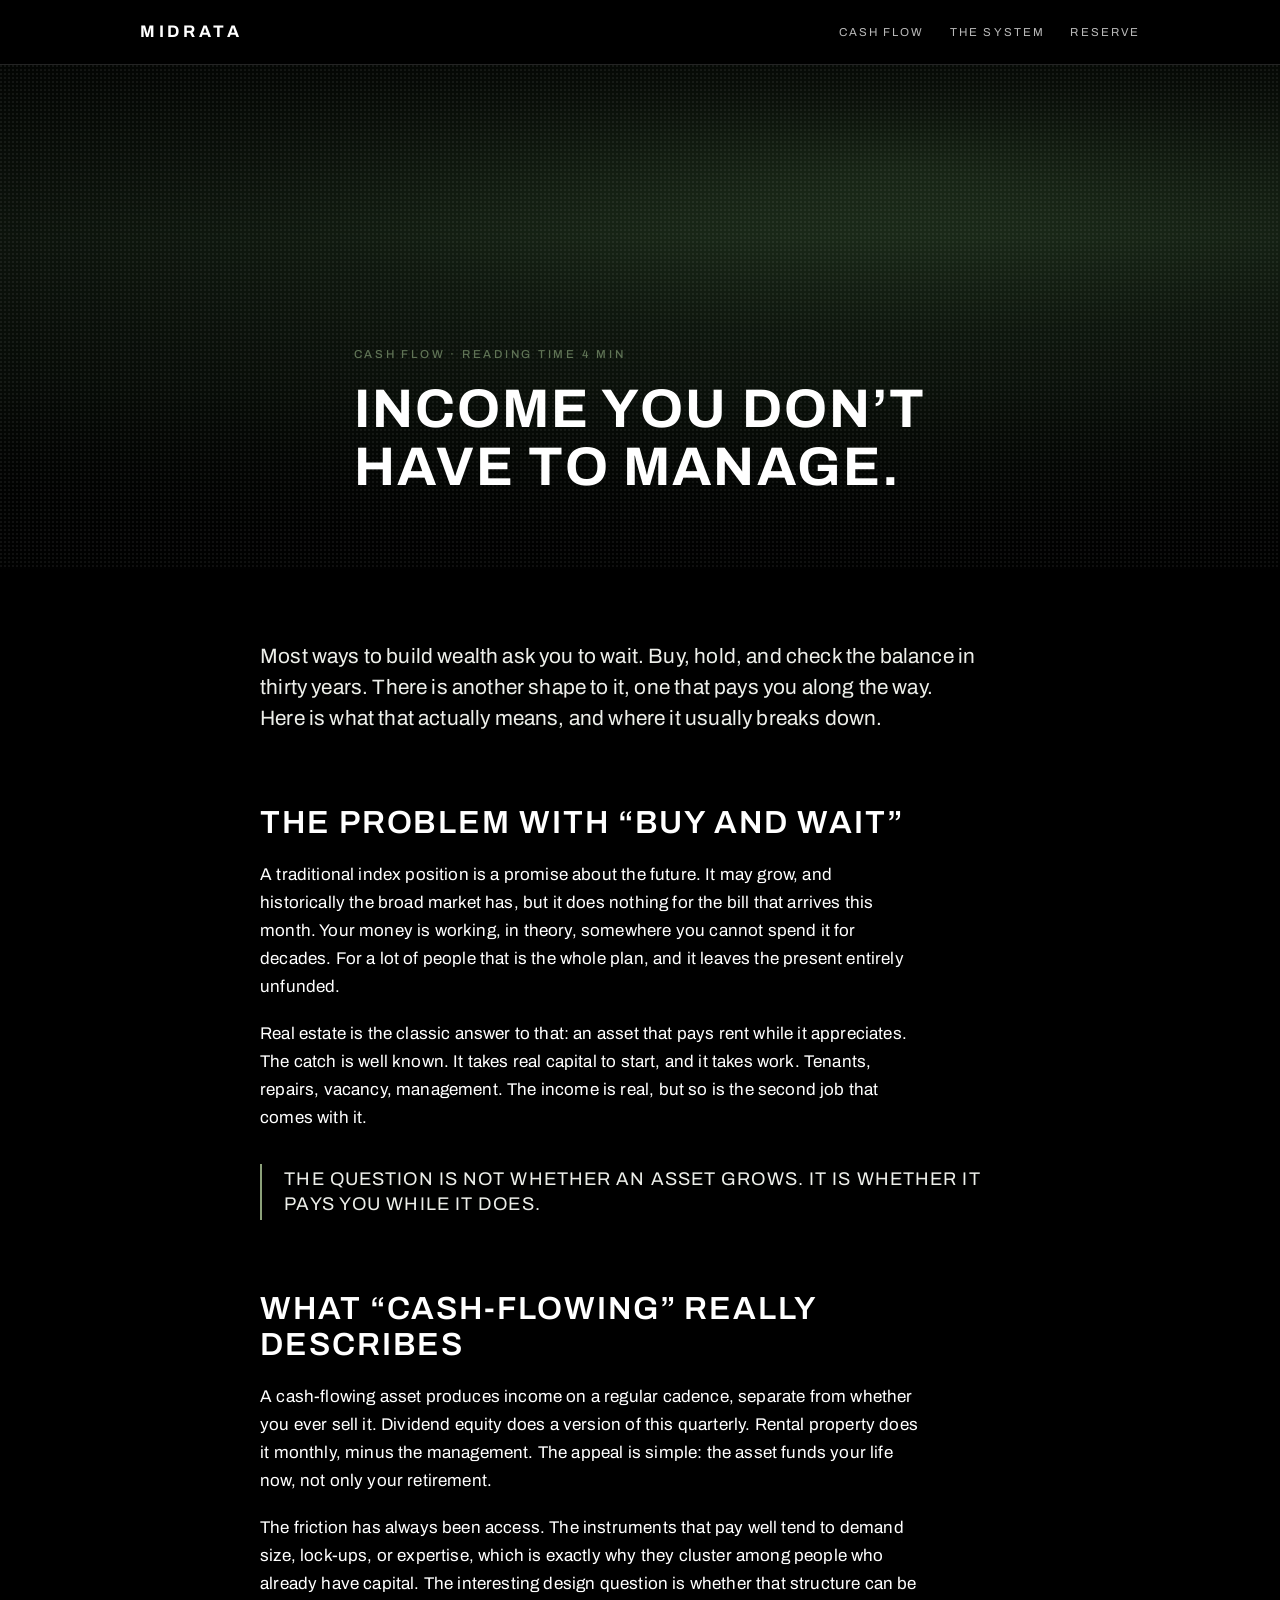
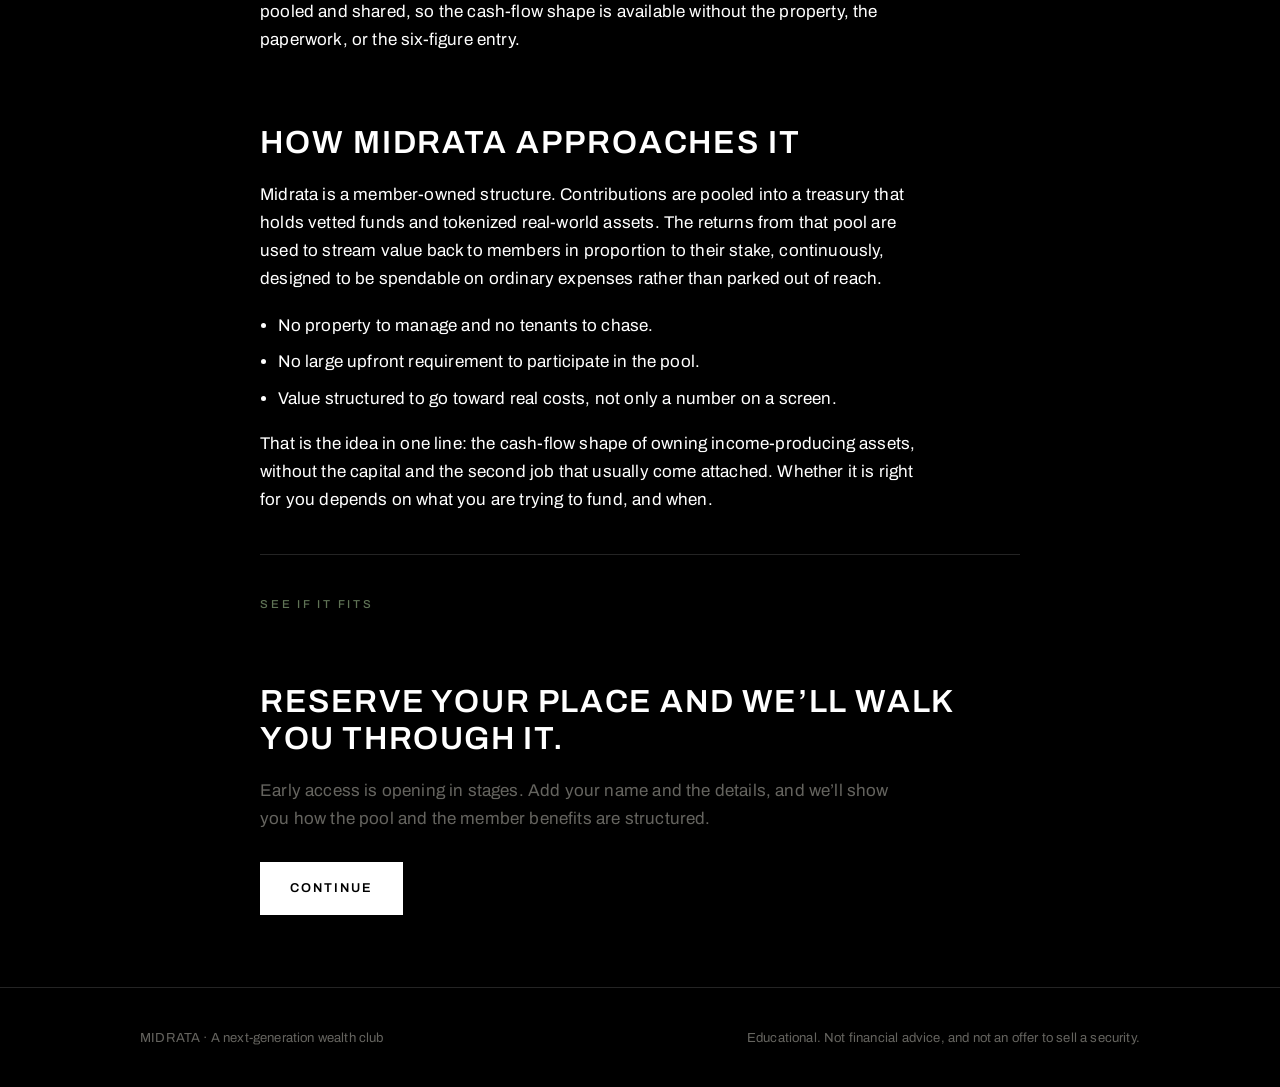
==== article-cashflow.html @ 8be48149 "Sync from midrata-private/public/microsite/ @ 8a4f02e" ====
<!doctype html>
<html lang="en">
<head>
<meta charset="utf-8">
<meta name="viewport" content="width=device-width, initial-scale=1">
<title>Income you don’t have to manage — Midrata</title>
<meta name="description" content="What it means for an asset to pay you every week, without property to manage or huge capital to lock away.">
<meta name="robots" content="noindex">
<link rel="stylesheet" href="brand.css">
</head>
<body>

<header class="topbar"><div class="wrap">
  <a class="wordmark" href="index.html">MIDRATA</a>
  <nav class="nav">
    <a href="article-cashflow.html">Cash flow</a>
    <a href="article-freedom.html">The system</a>
    <a href="lp-cashflow.html" data-reserve>Reserve</a>
  </nav>
</div></header>

<section class="hero" style="min-height:56vh"><div class="wrap">
  <p class="eyebrow">Cash flow · Reading time 4 min</p>
  <h1 style="max-width:20ch">Income you don’t<br>have to manage.</h1>
</div></section>

<article class="article wrap">
  <p class="lede">Most ways to build wealth ask you to wait. Buy, hold, and check the balance in thirty years. There is another shape to it, one that pays you along the way. Here is what that actually means, and where it usually breaks down.</p>

  <h2>The problem with “buy and wait”</h2>
  <p>A traditional index position is a promise about the future. It may grow, and historically the broad market has, but it does nothing for the bill that arrives this month. Your money is working, in theory, somewhere you cannot spend it for decades. For a lot of people that is the whole plan, and it leaves the present entirely unfunded.</p>
  <p>Real estate is the classic answer to that: an asset that pays rent while it appreciates. The catch is well known. It takes real capital to start, and it takes work. Tenants, repairs, vacancy, management. The income is real, but so is the second job that comes with it.</p>

  <p class="pullquote">The question is not whether an asset grows. It is whether it pays you while it does.</p>

  <h2>What “cash-flowing” really describes</h2>
  <p>A cash-flowing asset produces income on a regular cadence, separate from whether you ever sell it. Dividend equity does a version of this quarterly. Rental property does it monthly, minus the management. The appeal is simple: the asset funds your life now, not only your retirement.</p>
  <p>The friction has always been access. The instruments that pay well tend to demand size, lock-ups, or expertise, which is exactly why they cluster among people who already have capital. The interesting design question is whether that structure can be pooled and shared, so the cash-flow shape is available without the property, the paperwork, or the six-figure entry.</p>

  <h2>How Midrata approaches it</h2>
  <p>Midrata is a member-owned structure. Contributions are pooled into a treasury that holds vetted funds and tokenized real-world assets. The returns from that pool are used to stream value back to members in proportion to their stake, continuously, designed to be spendable on ordinary expenses rather than parked out of reach.</p>
  <ul>
    <li>No property to manage and no tenants to chase.</li>
    <li>No large upfront requirement to participate in the pool.</li>
    <li>Value structured to go toward real costs, not only a number on a screen.</li>
  </ul>
  <p>That is the idea in one line: the cash-flow shape of owning income-producing assets, without the capital and the second job that usually come attached. Whether it is right for you depends on what you are trying to fund, and when.</p>

  <hr class="hair" style="margin:2.5rem 0">
  <p class="eyebrow">See if it fits</p>
  <h2 style="letter-spacing:.05em">Reserve your place and we’ll walk you through it.</h2>
  <p class="muted">Early access is opening in stages. Add your name and the details, and we’ll show you how the pool and the member benefits are structured.</p>
  <div class="cta-row">
    <a class="ghost ghost--fill" href="lp-cashflow.html">Continue</a>
  </div>
</article>

<footer class="foot"><div class="wrap">
  <span>MIDRATA · A next-generation wealth club</span>
  <span class="muted">Educational. Not financial advice, and not an offer to sell a security.</span>
</div></footer>

<script src="reserve.js"></script>
</body>
</html>
---- brand.css ----
/* Midrata microsite — brand system (derived from midrata.com, see brand/BRANDBOOK.md).
 * Black canvas, forest-green photography, Styrene-A-style uppercase grotesque, ghost CTAs.
 * Styrene A is licensed; Archivo is loaded as the free substitute per the brandbook. */
@import url('https://fonts.googleapis.com/css2?family=Archivo:wght@400;500;600;700&display=swap');

:root{
  --ink:#000000; --paper:#FFFFFF;
  --forest:#101A12; --canopy:#24382A; --moss:#5F7355; --fern:#8CA17A;
  --accent:#7C9A64; --stone:#65645F;
  --hair:rgba(255,255,255,.14); --hair-strong:rgba(255,255,255,.28);
  --display:"Styrene A", Archivo, "Helvetica Neue", Arial, sans-serif;
  --body:"Styrene A", Archivo, "Helvetica Neue", Arial, sans-serif;
  --maxw:1080px; --measure:66ch;
}

*{box-sizing:border-box}
html{-webkit-text-size-adjust:100%}
body{
  margin:0; background:var(--ink); color:var(--paper);
  font-family:var(--body); font-weight:400; line-height:1.65;
  font-size:17px; letter-spacing:.01em;
  -webkit-font-smoothing:antialiased;
}
img{max-width:100%;display:block}
a{color:inherit}

/* ---- type ---- */
h1,h2,h3,.eyebrow,.wordmark,.ghost,.nav a{font-family:var(--display);text-transform:uppercase}
h1{font-weight:700;font-size:clamp(2rem,5.4vw,3.4rem);letter-spacing:.04em;line-height:1.08;margin:0}
h2{font-weight:600;font-size:clamp(1.4rem,3vw,2rem);letter-spacing:.06em;line-height:1.15;margin:0 0 .6em}
h3{font-weight:500;font-size:1.05rem;letter-spacing:.14em;margin:0 0 .5em}
.eyebrow{font-size:.72rem;letter-spacing:.24em;color:var(--moss);font-weight:500;margin:0 0 1rem}
p{margin:0 0 1.1em;max-width:var(--measure)}
.lede{font-size:clamp(1.05rem,2vw,1.3rem);line-height:1.5;color:#EDEFEA;max-width:60ch}
.muted{color:var(--stone)}
strong{font-weight:600}

/* ---- layout ---- */
.wrap{max-width:var(--maxw);margin:0 auto;padding:0 clamp(1.2rem,5vw,2.5rem)}
.section{padding:clamp(3rem,8vw,6rem) 0}
.hair{height:1px;background:var(--hair);border:0;margin:0}
.stack>*+*{margin-top:1.1em}

/* ---- top bar ---- */
.topbar{position:sticky;top:0;z-index:20;background:rgba(0,0,0,.72);backdrop-filter:blur(8px);border-bottom:1px solid var(--hair)}
.topbar .wrap{display:flex;align-items:center;justify-content:space-between;height:64px}
.wordmark{font-weight:700;letter-spacing:.22em;font-size:1.05rem;text-decoration:none}
.nav{display:flex;gap:1.6rem}
.nav a{font-size:.72rem;letter-spacing:.18em;text-decoration:none;color:var(--paper);opacity:.72}
.nav a:hover{opacity:1}
@media(max-width:640px){.nav{display:none}}

/* ---- hero (forest gradient scrim; swap for photography per brandbook) ---- */
.hero{position:relative;min-height:78vh;display:flex;align-items:flex-end;
  background:
    linear-gradient(180deg, rgba(0,0,0,.82) 0%, rgba(0,0,0,.35) 34%, rgba(0,0,0,.45) 64%, rgba(0,0,0,.95) 100%),
    radial-gradient(120% 80% at 70% 20%, #33502F 0%, #182617 42%, #050805 100%);
}
.hero::after{content:"";position:absolute;inset:0;opacity:.06;pointer-events:none;
  background-image:radial-gradient(circle at 1px 1px, #fff 1px, transparent 0);background-size:4px 4px}
.hero .wrap{position:relative;z-index:2;padding-top:4rem;padding-bottom:clamp(2.5rem,6vw,4.5rem)}
.hero .lede{margin-top:1.2rem}

/* ---- ghost button ---- */
.ghost{display:inline-block;text-decoration:none;cursor:pointer;
  background:transparent;color:var(--paper);border:1px solid var(--paper);border-radius:0;
  font-size:.8rem;font-weight:600;letter-spacing:.16em;padding:.95rem 1.8rem;
  transition:background .18s,color .18s}
.ghost:hover{background:var(--paper);color:var(--ink)}
.ghost--fill{background:var(--paper);color:var(--ink)}
.ghost--fill:hover{background:transparent;color:var(--paper)}
.cta-row{display:flex;gap:1rem;flex-wrap:wrap;margin-top:1.8rem}

/* ---- article ---- */
.article{max-width:760px;margin:0 auto;padding:clamp(2.5rem,6vw,4.5rem) 0}
.article h2{margin-top:2.2em}
.article .lede{margin-bottom:2rem}
.pullquote{border-left:2px solid var(--fern);padding:.2rem 0 .2rem 1.4rem;margin:2rem 0;
  font-family:var(--display);text-transform:uppercase;letter-spacing:.06em;font-size:1.15rem;line-height:1.35;color:#EDEFEA}
.article ul{padding-left:1.1rem;max-width:var(--measure)}
.article li{margin:.5em 0}

/* ---- cards / grid ---- */
.grid{display:grid;gap:1px;background:var(--hair);border:1px solid var(--hair);margin-top:2rem}
.grid--3{grid-template-columns:repeat(3,1fr)}
.grid--2{grid-template-columns:repeat(2,1fr)}
.cell{background:var(--ink);padding:1.6rem}
.cell .n{font-family:var(--display);color:var(--moss);letter-spacing:.14em;font-size:.72rem}
.cell h3{margin:.7rem 0 .4rem}
@media(max-width:760px){.grid--3,.grid--2{grid-template-columns:1fr}}

/* ---- track cards (home) ---- */
.tracks{display:grid;grid-template-columns:1fr 1fr;gap:1.4rem;margin-top:2.4rem}
.track{border:1px solid var(--hair);padding:2rem;display:flex;flex-direction:column;min-height:280px;
  background:linear-gradient(180deg, rgba(36,56,42,.28), rgba(0,0,0,0))}
.track .eyebrow{color:var(--fern)}
.track p{flex:1}
@media(max-width:760px){.tracks{grid-template-columns:1fr}}

/* ---- inverted "document" block: reserve form + legal ---- */
.doc{background:var(--paper);color:var(--ink)}
.doc .wrap{padding-top:clamp(2.5rem,6vw,4rem);padding-bottom:clamp(2.5rem,6vw,4rem)}
.doc h2,.doc h3,.doc .eyebrow{color:var(--ink)}
.doc .eyebrow{color:var(--canopy)}
.reserve{max-width:460px}
.reserve label{display:block;font-family:var(--display);text-transform:uppercase;letter-spacing:.1em;font-size:.68rem;margin:1rem 0 .35rem;color:#333}
.reserve input,.reserve select{width:100%;padding:.75rem .8rem;border:1px solid #cfcfc8;border-radius:0;font-family:var(--body);font-size:.95rem;background:#fff;color:#000}
.reserve .ghost{border-color:var(--ink);color:var(--ink);margin-top:1.4rem;width:100%}
.reserve .ghost:hover{background:var(--ink);color:var(--paper)}
.notice{background:#F2F1EC;border:1px solid #d9d8cf;padding:1rem 1.1rem;margin-bottom:1.2rem;font-size:.92rem;color:#2a2a24}
.notice b{font-weight:600}
.finelegal{font-size:.72rem;color:#7a7a70;margin-top:1rem;line-height:1.5}

/* ---- footer ---- */
.foot{border-top:1px solid var(--hair);padding:2.4rem 0;color:var(--stone);font-size:.82rem}
.foot .wrap{display:flex;justify-content:space-between;gap:1rem;flex-wrap:wrap}
.foot a{color:var(--stone);text-decoration:none}
.foot a:hover{color:var(--paper)}

/* reservation reveal (fake-door) */
.reveal{display:none}
.reveal.on{display:block;animation:fade .3s ease}
@keyframes fade{from{opacity:0;transform:translateY(6px)}to{opacity:1;transform:none}}
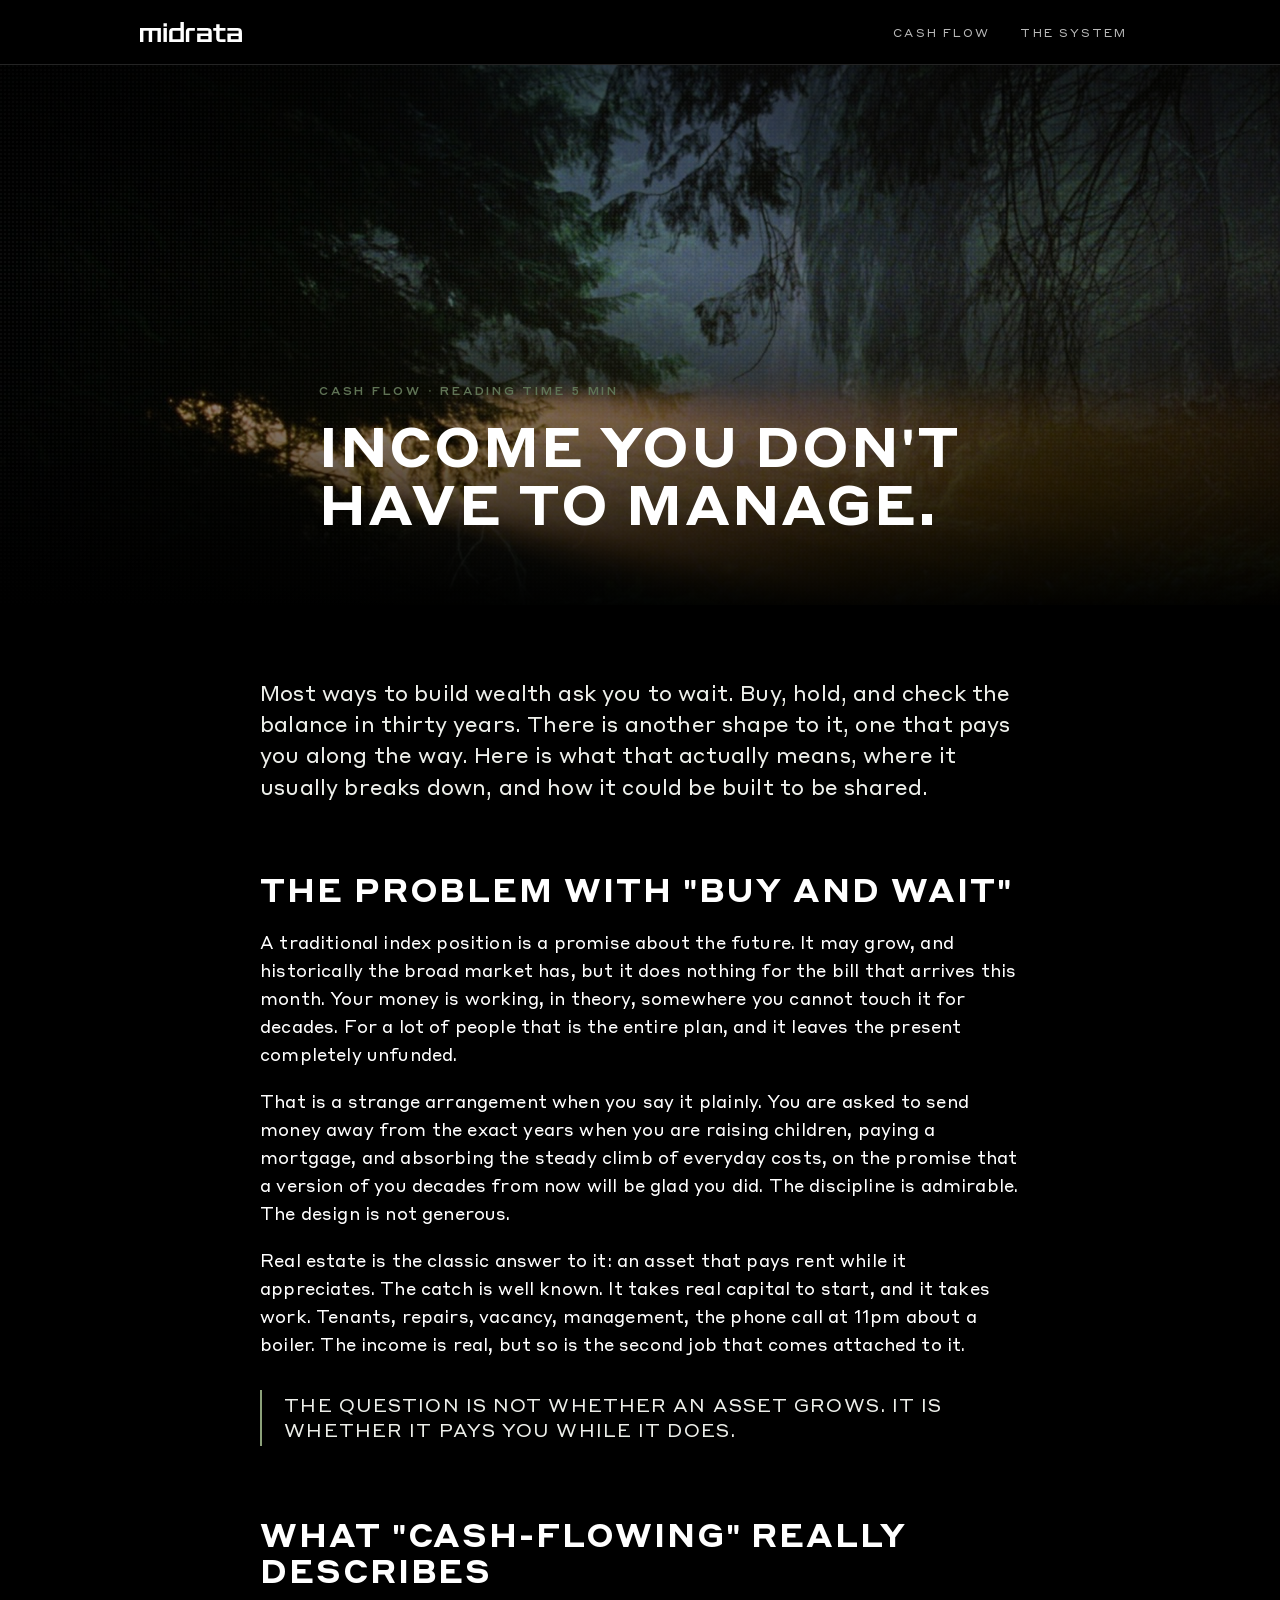
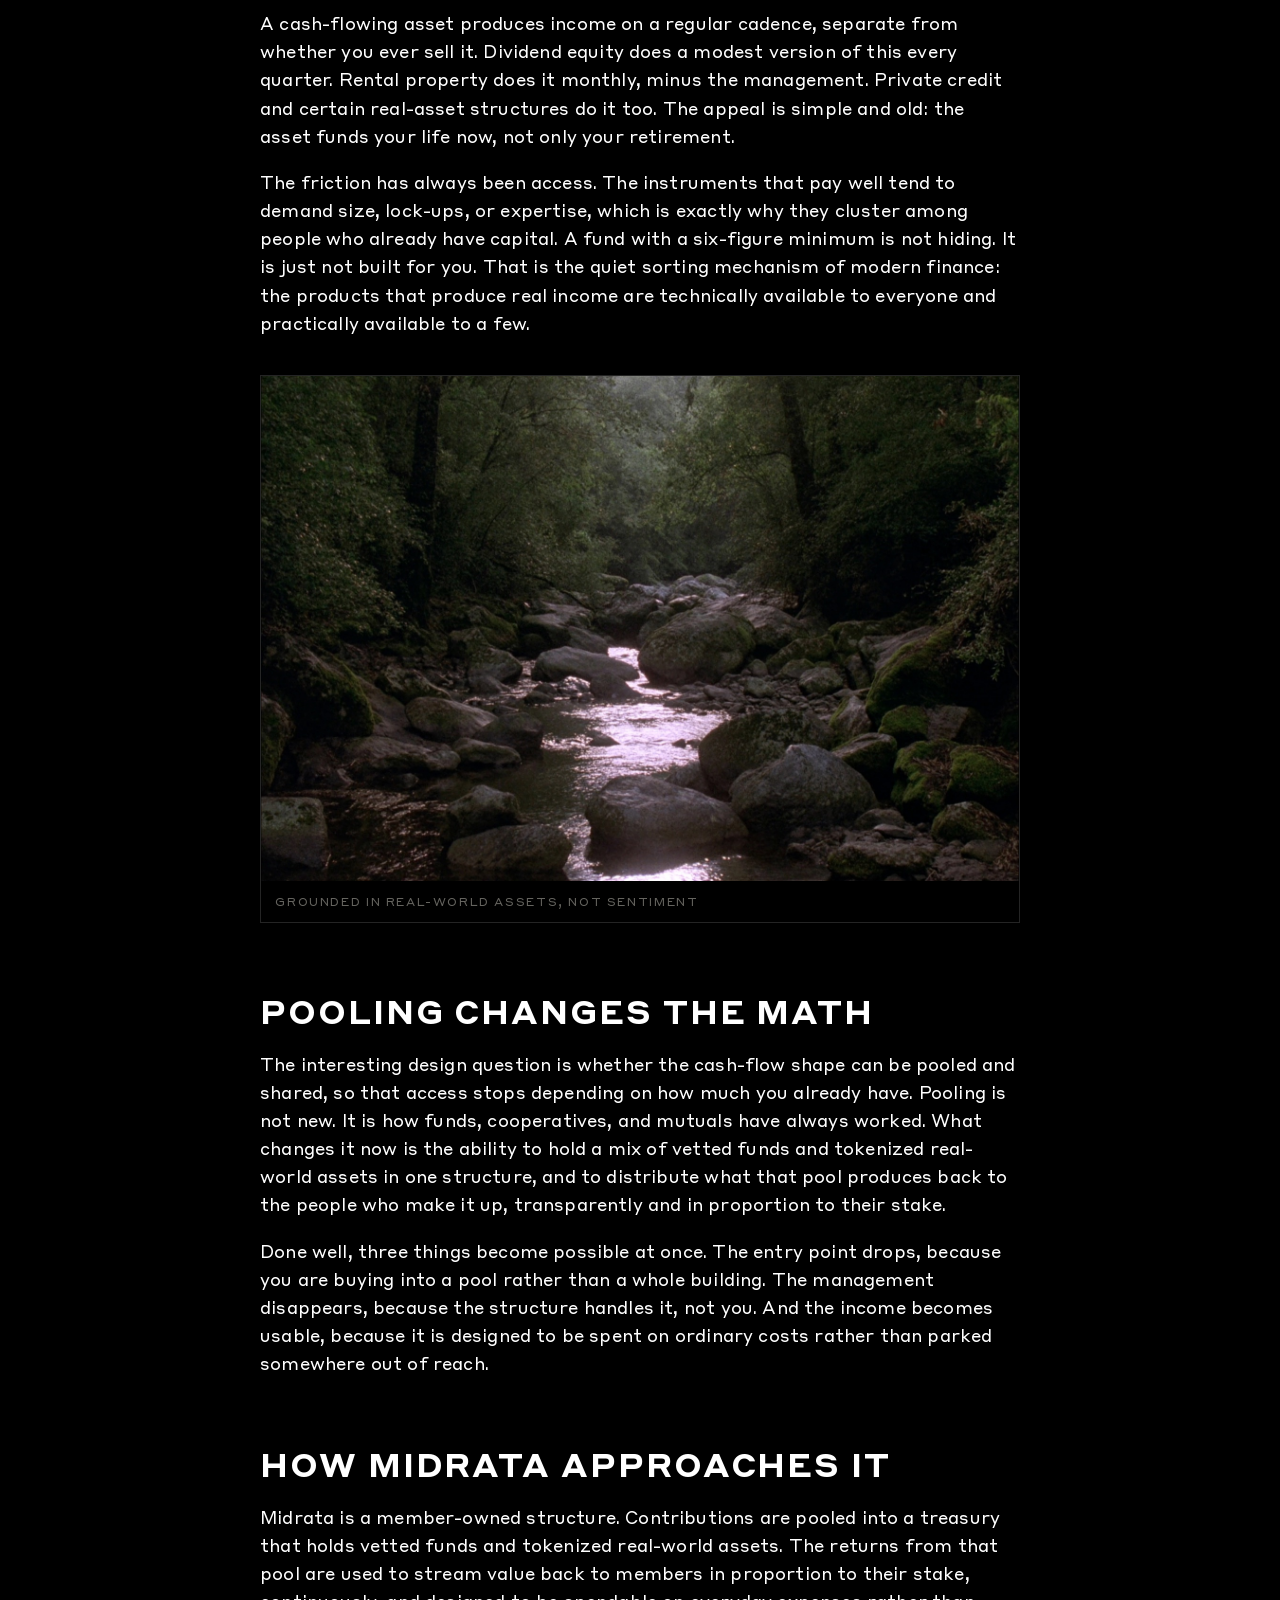
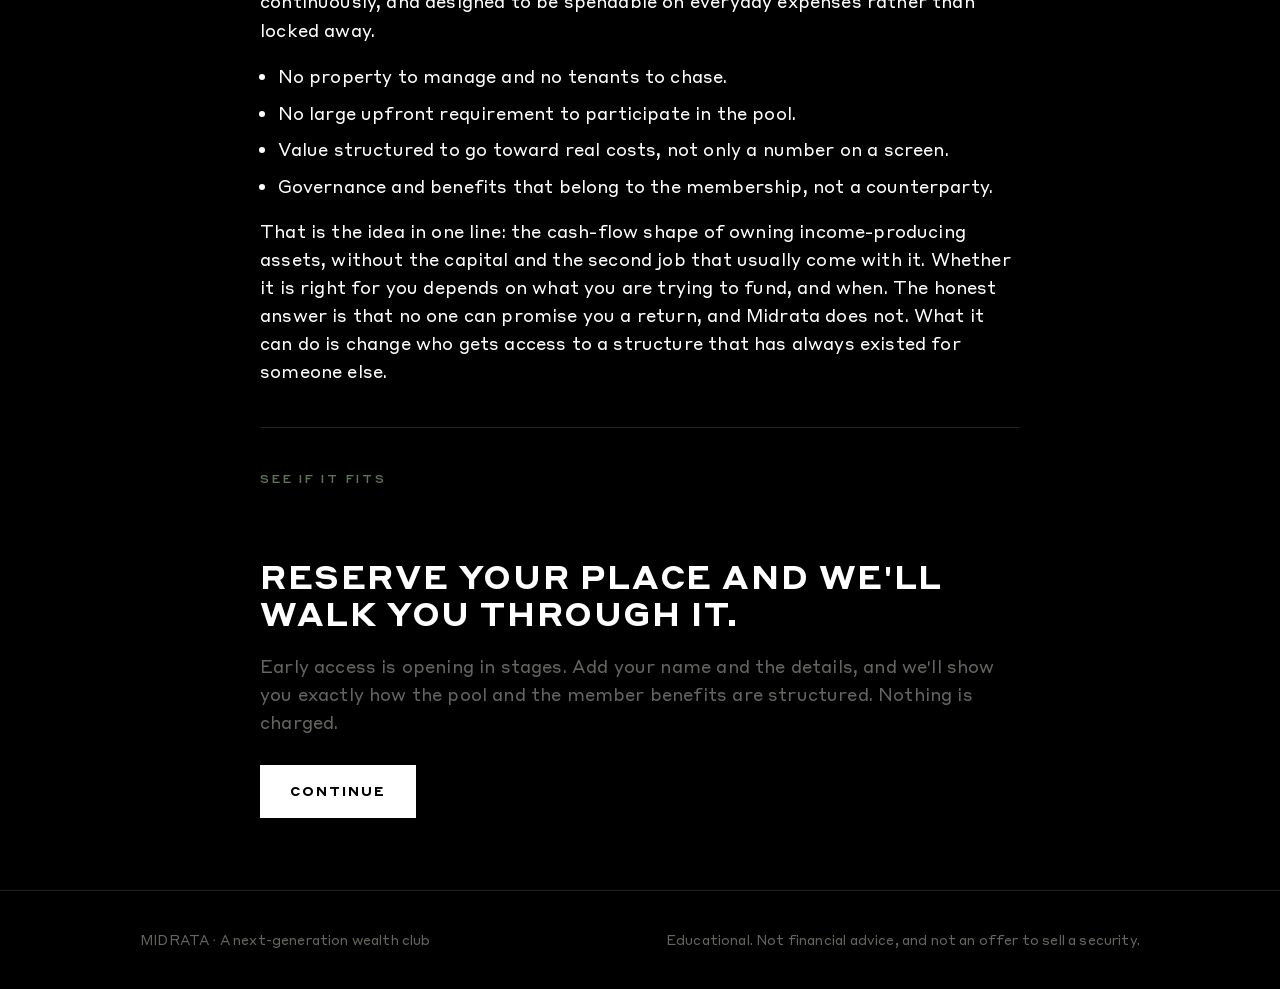
==== commit beaf94db: "Sync from midrata-private/public/microsite/ @ 478e9bc" ====
--- a/article-cashflow.html
+++ b/article-cashflow.html
@@ -3,60 +3,83 @@
 <head>
 <meta charset="utf-8">
 <meta name="viewport" content="width=device-width, initial-scale=1">
-<title>Income you don’t have to manage — Midrata</title>
-<meta name="description" content="What it means for an asset to pay you every week, without property to manage or huge capital to lock away.">
+<title>Income you don't have to manage — Midrata</title>
+<meta name="description" content="What it really means for an asset to pay you, and why the cash-flow shape of wealth has been out of reach for everyday people.">
 <meta name="robots" content="noindex">
+<link rel="icon" href="assets/logo-icon.svg">
 <link rel="stylesheet" href="brand.css">
 </head>
 <body>
 
 <header class="topbar"><div class="wrap">
-  <a class="wordmark" href="index.html">MIDRATA</a>
+  <a class="wordmark" href="index.html"><img class="logo-img" src="assets/logo.svg" alt="Midrata"></a>
   <nav class="nav">
-    <a href="article-cashflow.html">Cash flow</a>
-    <a href="article-freedom.html">The system</a>
-    <a href="lp-cashflow.html" data-reserve>Reserve</a>
+    <div class="nav-group">
+      <button class="nav-top" type="button">Cash flow</button>
+      <div class="nav-menu">
+        <a href="article-cashflow.html">The article</a>
+        <a class="reserve" href="lp-cashflow.html">Reserve &middot; cash flow</a>
+      </div>
+    </div>
+    <div class="nav-group">
+      <button class="nav-top" type="button">The system</button>
+      <div class="nav-menu">
+        <a href="article-freedom.html">The article</a>
+        <a class="reserve" href="lp-freedom.html">Reserve &middot; the system</a>
+      </div>
+    </div>
   </nav>
 </div></header>
 
-<section class="hero" style="min-height:56vh"><div class="wrap">
-  <p class="eyebrow">Cash flow · Reading time 4 min</p>
-  <h1 style="max-width:20ch">Income you don’t<br>have to manage.</h1>
+<section class="hero hero--photo" style="min-height:60vh;background-image:url('assets/cf-article.jpg')"><div class="wrap">
+  <p class="eyebrow">Cash flow &middot; Reading time 5 min</p>
+  <h1 style="max-width:20ch">Income you don't<br>have to manage.</h1>
 </div></section>
 
 <article class="article wrap">
-  <p class="lede">Most ways to build wealth ask you to wait. Buy, hold, and check the balance in thirty years. There is another shape to it, one that pays you along the way. Here is what that actually means, and where it usually breaks down.</p>
+  <p class="lede">Most ways to build wealth ask you to wait. Buy, hold, and check the balance in thirty years. There is another shape to it, one that pays you along the way. Here is what that actually means, where it usually breaks down, and how it could be built to be shared.</p>
 
-  <h2>The problem with “buy and wait”</h2>
-  <p>A traditional index position is a promise about the future. It may grow, and historically the broad market has, but it does nothing for the bill that arrives this month. Your money is working, in theory, somewhere you cannot spend it for decades. For a lot of people that is the whole plan, and it leaves the present entirely unfunded.</p>
-  <p>Real estate is the classic answer to that: an asset that pays rent while it appreciates. The catch is well known. It takes real capital to start, and it takes work. Tenants, repairs, vacancy, management. The income is real, but so is the second job that comes with it.</p>
+  <h2>The problem with "buy and wait"</h2>
+  <p>A traditional index position is a promise about the future. It may grow, and historically the broad market has, but it does nothing for the bill that arrives this month. Your money is working, in theory, somewhere you cannot touch it for decades. For a lot of people that is the entire plan, and it leaves the present completely unfunded.</p>
+  <p>That is a strange arrangement when you say it plainly. You are asked to send money away from the exact years when you are raising children, paying a mortgage, and absorbing the steady climb of everyday costs, on the promise that a version of you decades from now will be glad you did. The discipline is admirable. The design is not generous.</p>
+  <p>Real estate is the classic answer to it: an asset that pays rent while it appreciates. The catch is well known. It takes real capital to start, and it takes work. Tenants, repairs, vacancy, management, the phone call at 11pm about a boiler. The income is real, but so is the second job that comes attached to it.</p>
 
   <p class="pullquote">The question is not whether an asset grows. It is whether it pays you while it does.</p>
 
-  <h2>What “cash-flowing” really describes</h2>
-  <p>A cash-flowing asset produces income on a regular cadence, separate from whether you ever sell it. Dividend equity does a version of this quarterly. Rental property does it monthly, minus the management. The appeal is simple: the asset funds your life now, not only your retirement.</p>
-  <p>The friction has always been access. The instruments that pay well tend to demand size, lock-ups, or expertise, which is exactly why they cluster among people who already have capital. The interesting design question is whether that structure can be pooled and shared, so the cash-flow shape is available without the property, the paperwork, or the six-figure entry.</p>
+  <h2>What "cash-flowing" really describes</h2>
+  <p>A cash-flowing asset produces income on a regular cadence, separate from whether you ever sell it. Dividend equity does a modest version of this every quarter. Rental property does it monthly, minus the management. Private credit and certain real-asset structures do it too. The appeal is simple and old: the asset funds your life now, not only your retirement.</p>
+  <p>The friction has always been access. The instruments that pay well tend to demand size, lock-ups, or expertise, which is exactly why they cluster among people who already have capital. A fund with a six-figure minimum is not hiding. It is just not built for you. That is the quiet sorting mechanism of modern finance: the products that produce real income are technically available to everyone and practically available to a few.</p>
+
+  <figure class="figure">
+    <img src="assets/river.jpg" alt="A clear river running over mossy stone in old-growth forest">
+    <figcaption>Grounded in real-world assets, not sentiment</figcaption>
+  </figure>
+
+  <h2>Pooling changes the math</h2>
+  <p>The interesting design question is whether the cash-flow shape can be pooled and shared, so that access stops depending on how much you already have. Pooling is not new. It is how funds, cooperatives, and mutuals have always worked. What changes it now is the ability to hold a mix of vetted funds and tokenized real-world assets in one structure, and to distribute what that pool produces back to the people who make it up, transparently and in proportion to their stake.</p>
+  <p>Done well, three things become possible at once. The entry point drops, because you are buying into a pool rather than a whole building. The management disappears, because the structure handles it, not you. And the income becomes usable, because it is designed to be spent on ordinary costs rather than parked somewhere out of reach.</p>
 
   <h2>How Midrata approaches it</h2>
-  <p>Midrata is a member-owned structure. Contributions are pooled into a treasury that holds vetted funds and tokenized real-world assets. The returns from that pool are used to stream value back to members in proportion to their stake, continuously, designed to be spendable on ordinary expenses rather than parked out of reach.</p>
+  <p>Midrata is a member-owned structure. Contributions are pooled into a treasury that holds vetted funds and tokenized real-world assets. The returns from that pool are used to stream value back to members in proportion to their stake, continuously, and designed to be spendable on everyday expenses rather than locked away.</p>
   <ul>
     <li>No property to manage and no tenants to chase.</li>
     <li>No large upfront requirement to participate in the pool.</li>
     <li>Value structured to go toward real costs, not only a number on a screen.</li>
+    <li>Governance and benefits that belong to the membership, not a counterparty.</li>
   </ul>
-  <p>That is the idea in one line: the cash-flow shape of owning income-producing assets, without the capital and the second job that usually come attached. Whether it is right for you depends on what you are trying to fund, and when.</p>
+  <p>That is the idea in one line: the cash-flow shape of owning income-producing assets, without the capital and the second job that usually come with it. Whether it is right for you depends on what you are trying to fund, and when. The honest answer is that no one can promise you a return, and Midrata does not. What it can do is change who gets access to a structure that has always existed for someone else.</p>
 
-  <hr class="hair" style="margin:2.5rem 0">
+  <hr class="hair" style="margin:2.6rem 0">
   <p class="eyebrow">See if it fits</p>
-  <h2 style="letter-spacing:.05em">Reserve your place and we’ll walk you through it.</h2>
-  <p class="muted">Early access is opening in stages. Add your name and the details, and we’ll show you how the pool and the member benefits are structured.</p>
+  <h2 style="letter-spacing:.05em">Reserve your place and we'll walk you through it.</h2>
+  <p class="muted">Early access is opening in stages. Add your name and the details, and we'll show you exactly how the pool and the member benefits are structured. Nothing is charged.</p>
   <div class="cta-row">
     <a class="ghost ghost--fill" href="lp-cashflow.html">Continue</a>
   </div>
 </article>
 
 <footer class="foot"><div class="wrap">
-  <span>MIDRATA · A next-generation wealth club</span>
+  <span>MIDRATA &middot; A next-generation wealth club</span>
   <span class="muted">Educational. Not financial advice, and not an offer to sell a security.</span>
 </div></footer>
 
--- a/brand.css
+++ b/brand.css
@@ -1,7 +1,11 @@
 /* Midrata microsite — brand system (derived from midrata.com, see brand/BRANDBOOK.md).
- * Black canvas, forest-green photography, Styrene-A-style uppercase grotesque, ghost CTAs.
- * Styrene A is licensed; Archivo is loaded as the free substitute per the brandbook. */
+ * Black canvas, forest-green photography, Styrene A uppercase grotesque, ghost CTAs.
+ * Uses the client's real Styrene A webfonts (self-hosted from midrata.com) + logo. */
 @import url('https://fonts.googleapis.com/css2?family=Archivo:wght@400;500;600;700&display=swap');
+@font-face{font-family:'Styrene A';src:url('fonts/StyreneA-Regular.woff2') format('woff2');font-weight:400;font-style:normal;font-display:swap}
+@font-face{font-family:'Styrene A';src:url('fonts/StyreneA-Medium.woff2') format('woff2');font-weight:500;font-style:normal;font-display:swap}
+@font-face{font-family:'Styrene A';src:url('fonts/StyreneA-Bold.woff2') format('woff2');font-weight:700;font-style:normal;font-display:swap}
+@font-face{font-family:'Styrene A';src:url('fonts/StyreneA-Black.woff2') format('woff2');font-weight:800;font-style:normal;font-display:swap}
 
 :root{
   --ink:#000000; --paper:#FFFFFF;
@@ -44,11 +48,30 @@
 /* ---- top bar ---- */
 .topbar{position:sticky;top:0;z-index:20;background:rgba(0,0,0,.72);backdrop-filter:blur(8px);border-bottom:1px solid var(--hair)}
 .topbar .wrap{display:flex;align-items:center;justify-content:space-between;height:64px}
-.wordmark{font-weight:700;letter-spacing:.22em;font-size:1.05rem;text-decoration:none}
-.nav{display:flex;gap:1.6rem}
-.nav a{font-size:.72rem;letter-spacing:.18em;text-decoration:none;color:var(--paper);opacity:.72}
-.nav a:hover{opacity:1}
-@media(max-width:640px){.nav{display:none}}
+.wordmark{display:flex;align-items:center;text-decoration:none}
+.logo-img{height:20px;width:auto;display:block;filter:brightness(0) invert(1)}
+.nav{display:flex;gap:.3rem;align-items:stretch}
+.nav-group{position:relative;display:flex}
+.nav-top{background:none;border:0;color:var(--paper);opacity:.72;font-family:var(--display);text-transform:uppercase;font-size:.72rem;letter-spacing:.18em;padding:.55rem .8rem;cursor:pointer}
+.nav-group:hover .nav-top,.nav-group:focus-within .nav-top{opacity:1}
+.nav-menu{display:none;position:absolute;top:100%;right:0;min-width:220px;background:#0a0a0a;border:1px solid var(--hair);padding:.35rem;z-index:30}
+.nav-group:hover .nav-menu,.nav-group:focus-within .nav-menu{display:block}
+.nav-menu a{display:block;text-decoration:none;color:var(--paper);opacity:.78;font-family:var(--display);text-transform:uppercase;font-size:.66rem;letter-spacing:.13em;padding:.55rem .65rem}
+.nav-menu a:hover{opacity:1;background:rgba(255,255,255,.06)}
+.nav-menu a.reserve{color:var(--fern)}
+@media(max-width:720px){
+  .topbar .wrap{height:auto;flex-wrap:wrap;padding-top:.6rem;padding-bottom:.6rem;row-gap:.3rem}
+  .nav{flex-wrap:wrap;gap:.2rem}
+  .nav-menu{position:static;display:block;border:0;padding:0 0 .3rem .7rem;min-width:0;background:none}
+  .nav-top{padding:.4rem .5rem}
+}
+
+/* real-photograph hero (generated forest imagery); scrim keeps white type legible */
+.hero--photo{background-color:#000;background-size:cover;background-position:center;background-repeat:no-repeat}
+.hero--photo::before{content:"";position:absolute;inset:0;z-index:1;background:linear-gradient(180deg,rgba(0,0,0,.68) 0%,rgba(0,0,0,.22) 38%,rgba(0,0,0,.5) 68%,rgba(0,0,0,.96) 100%)}
+.figure{margin:2.4rem 0;border:1px solid var(--hair)}
+.figure img{width:100%;display:block}
+.figure figcaption{font-size:.72rem;letter-spacing:.14em;text-transform:uppercase;color:var(--stone);padding:.7rem .9rem;font-family:var(--display)}
 
 /* ---- hero (forest gradient scrim; swap for photography per brandbook) ---- */
 .hero{position:relative;min-height:78vh;display:flex;align-items:flex-end;
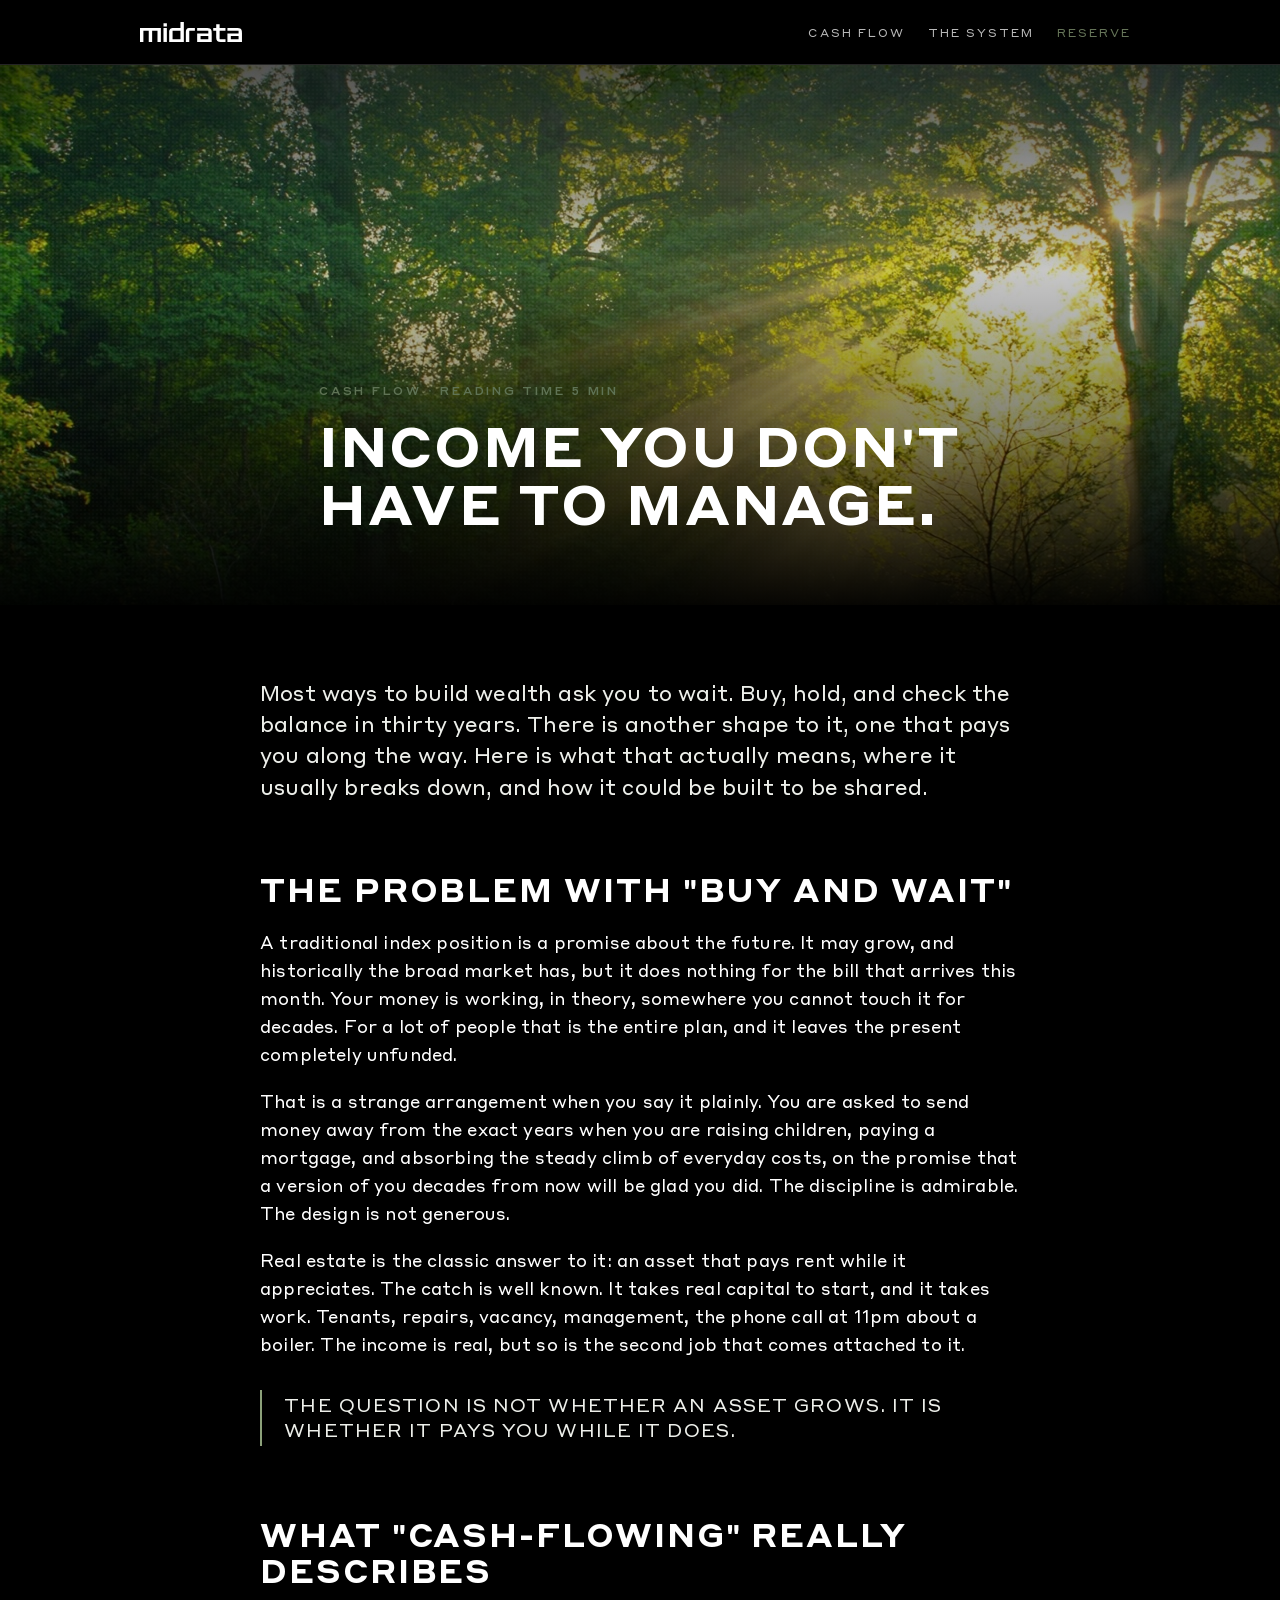
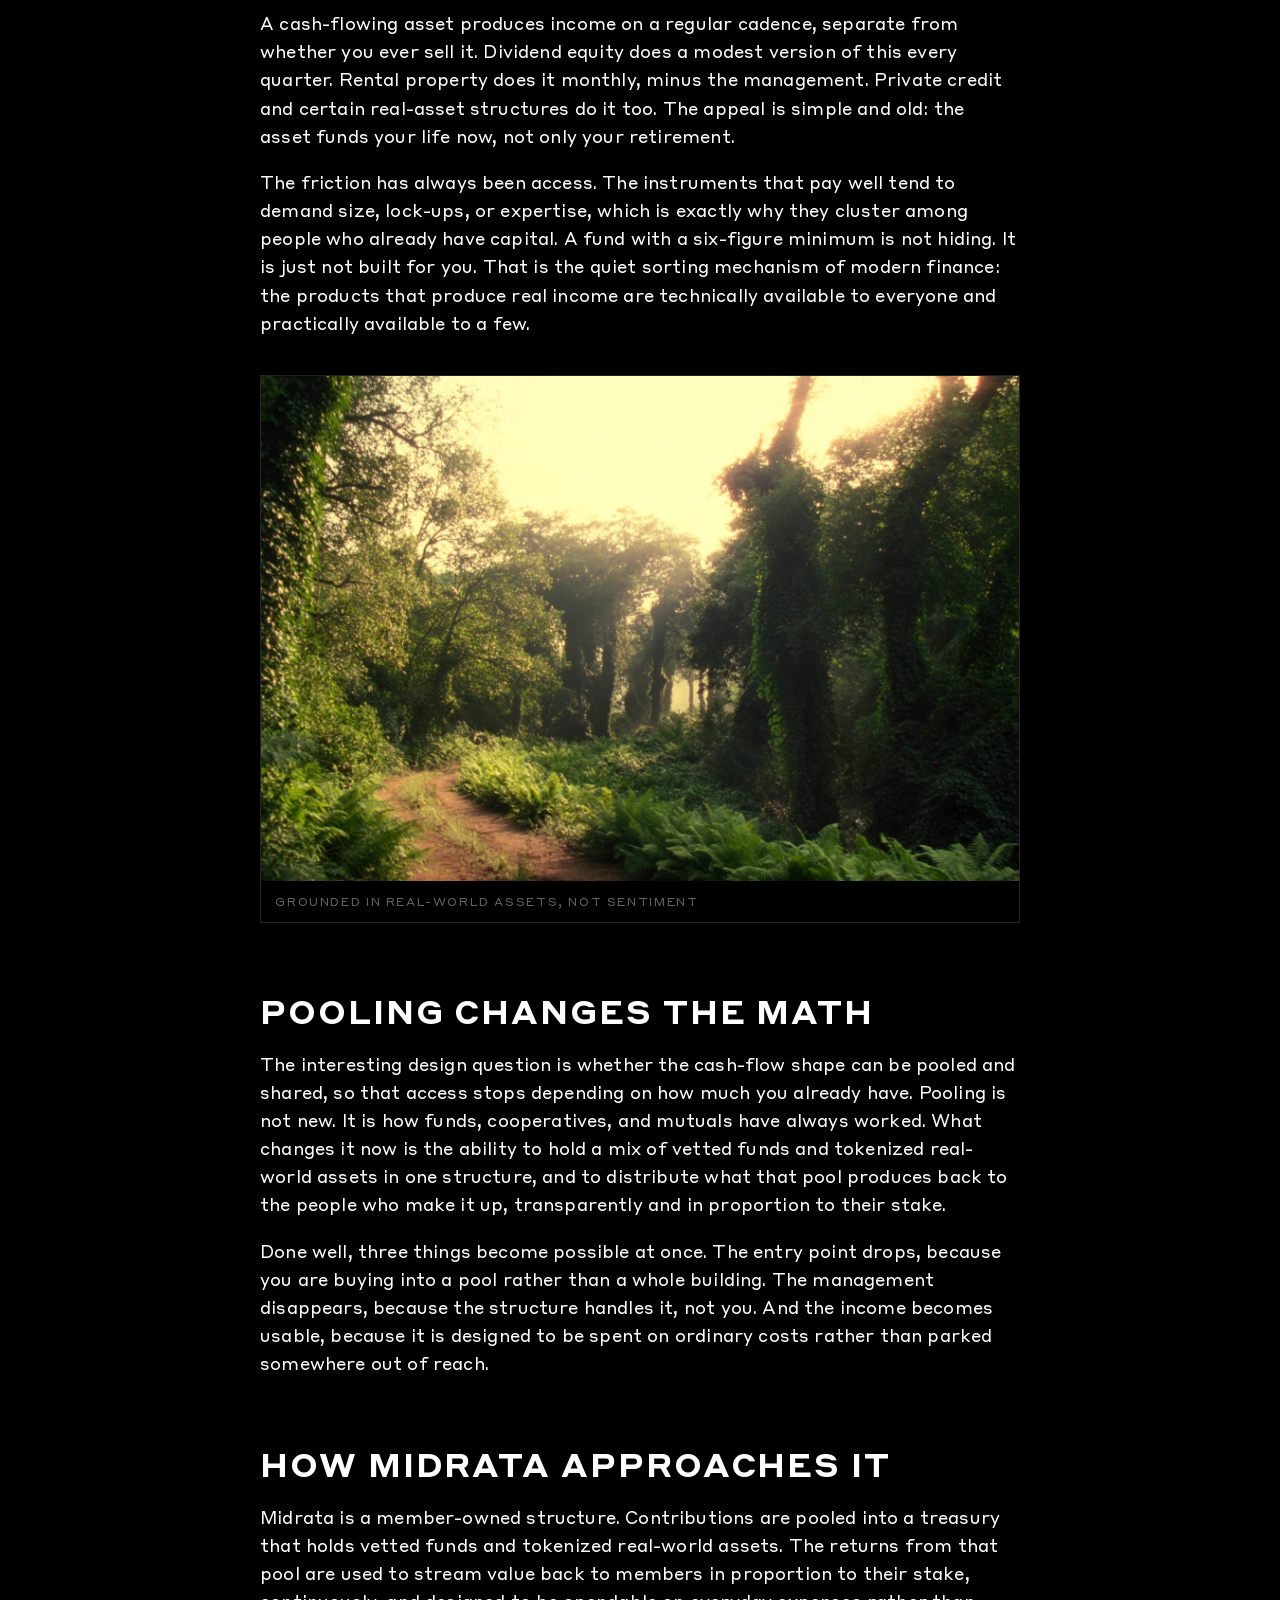
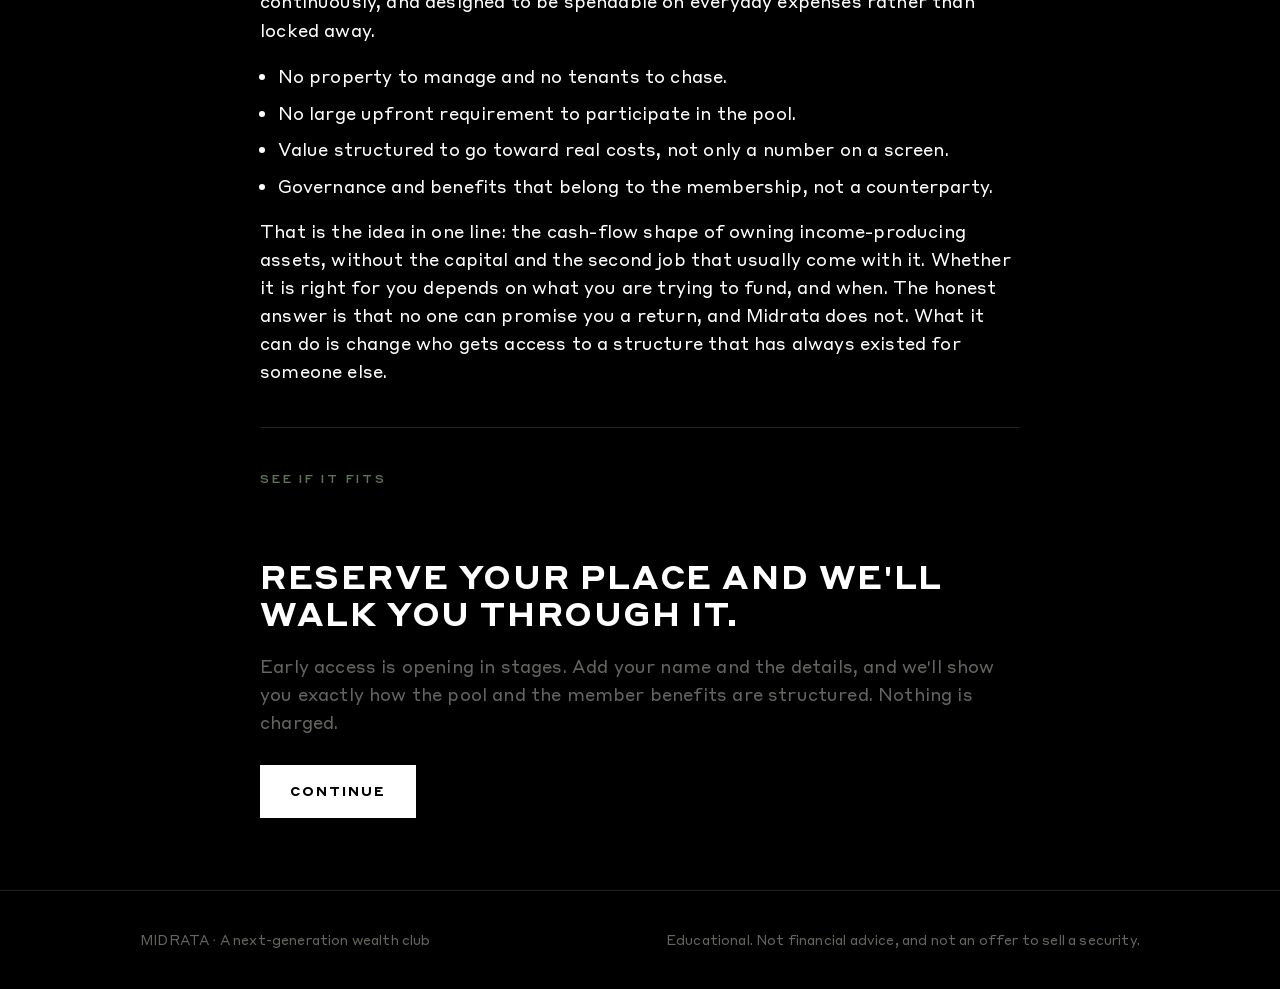
==== commit 39df8b49: "Sync from midrata-private/public/microsite/ @ f472050" ====
--- a/article-cashflow.html
+++ b/article-cashflow.html
@@ -14,20 +14,9 @@
 <header class="topbar"><div class="wrap">
   <a class="wordmark" href="index.html"><img class="logo-img" src="assets/logo.svg" alt="Midrata"></a>
   <nav class="nav">
-    <div class="nav-group">
-      <button class="nav-top" type="button">Cash flow</button>
-      <div class="nav-menu">
-        <a href="article-cashflow.html">The article</a>
-        <a class="reserve" href="lp-cashflow.html">Reserve &middot; cash flow</a>
-      </div>
-    </div>
-    <div class="nav-group">
-      <button class="nav-top" type="button">The system</button>
-      <div class="nav-menu">
-        <a href="article-freedom.html">The article</a>
-        <a class="reserve" href="lp-freedom.html">Reserve &middot; the system</a>
-      </div>
-    </div>
+    <a class="nav-link" href="article-cashflow.html">Cash flow</a>
+    <a class="nav-link" href="article-freedom.html">The system</a>
+    <a class="nav-link reserve" href="lp.html">Reserve</a>
   </nav>
 </div></header>
 
@@ -51,7 +40,7 @@
   <p>The friction has always been access. The instruments that pay well tend to demand size, lock-ups, or expertise, which is exactly why they cluster among people who already have capital. A fund with a six-figure minimum is not hiding. It is just not built for you. That is the quiet sorting mechanism of modern finance: the products that produce real income are technically available to everyone and practically available to a few.</p>
 
   <figure class="figure">
-    <img src="assets/river.jpg" alt="A clear river running over mossy stone in old-growth forest">
+    <img src="assets/lp-path.jpg" alt="A clear river running over mossy stone in old-growth forest">
     <figcaption>Grounded in real-world assets, not sentiment</figcaption>
   </figure>
 
@@ -74,7 +63,7 @@
   <h2 style="letter-spacing:.05em">Reserve your place and we'll walk you through it.</h2>
   <p class="muted">Early access is opening in stages. Add your name and the details, and we'll show you exactly how the pool and the member benefits are structured. Nothing is charged.</p>
   <div class="cta-row">
-    <a class="ghost ghost--fill" href="lp-cashflow.html">Continue</a>
+    <a class="ghost ghost--fill" href="lp.html">Continue</a>
   </div>
 </article>
 
--- a/brand.css
+++ b/brand.css
@@ -50,6 +50,9 @@
 .topbar .wrap{display:flex;align-items:center;justify-content:space-between;height:64px}
 .wordmark{display:flex;align-items:center;text-decoration:none}
 .logo-img{height:20px;width:auto;display:block;filter:brightness(0) invert(1)}
+.nav-link{font-family:var(--display);text-transform:uppercase;font-size:.72rem;letter-spacing:.18em;text-decoration:none;color:var(--paper);opacity:.72;padding:.55rem .55rem}
+.nav-link:hover{opacity:1}
+.nav-link.reserve{color:var(--fern)}
 .nav{display:flex;gap:.3rem;align-items:stretch}
 .nav-group{position:relative;display:flex}
 .nav-top{background:none;border:0;color:var(--paper);opacity:.72;font-family:var(--display);text-transform:uppercase;font-size:.72rem;letter-spacing:.18em;padding:.55rem .8rem;cursor:pointer}
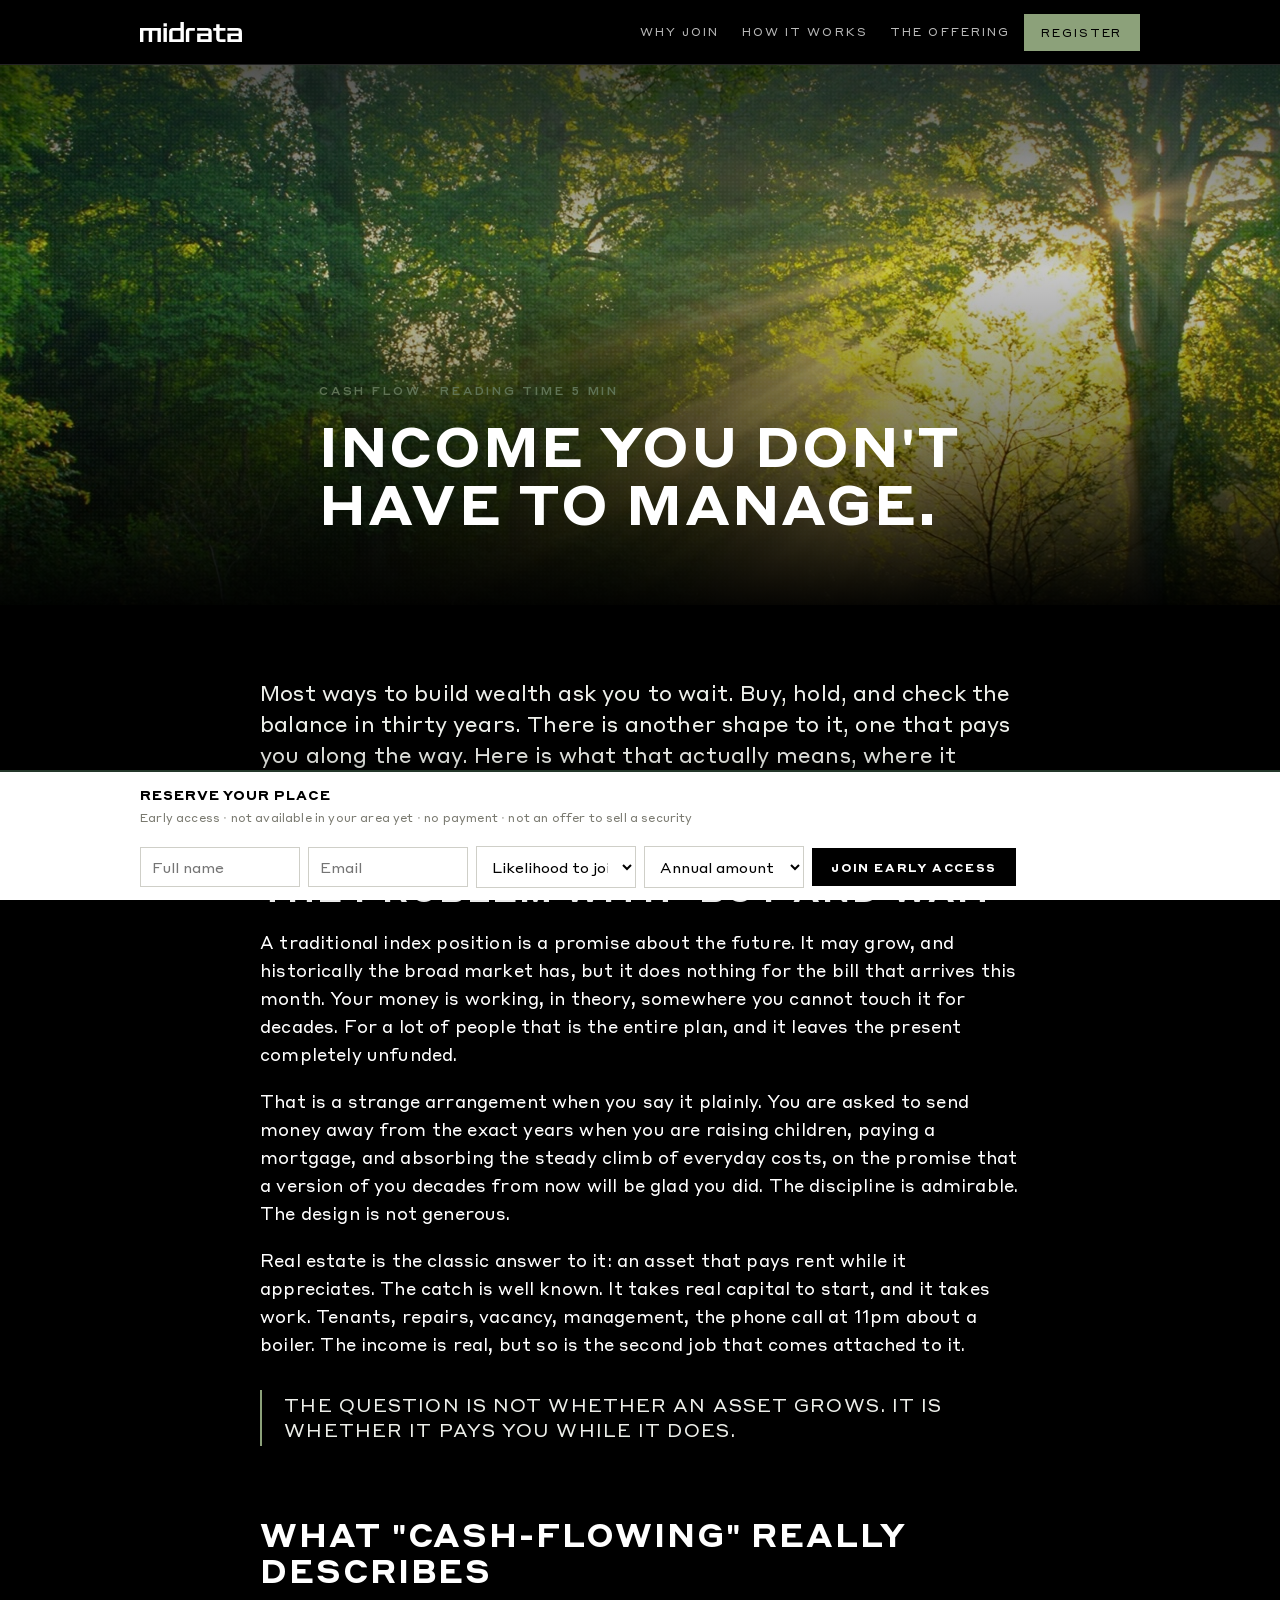
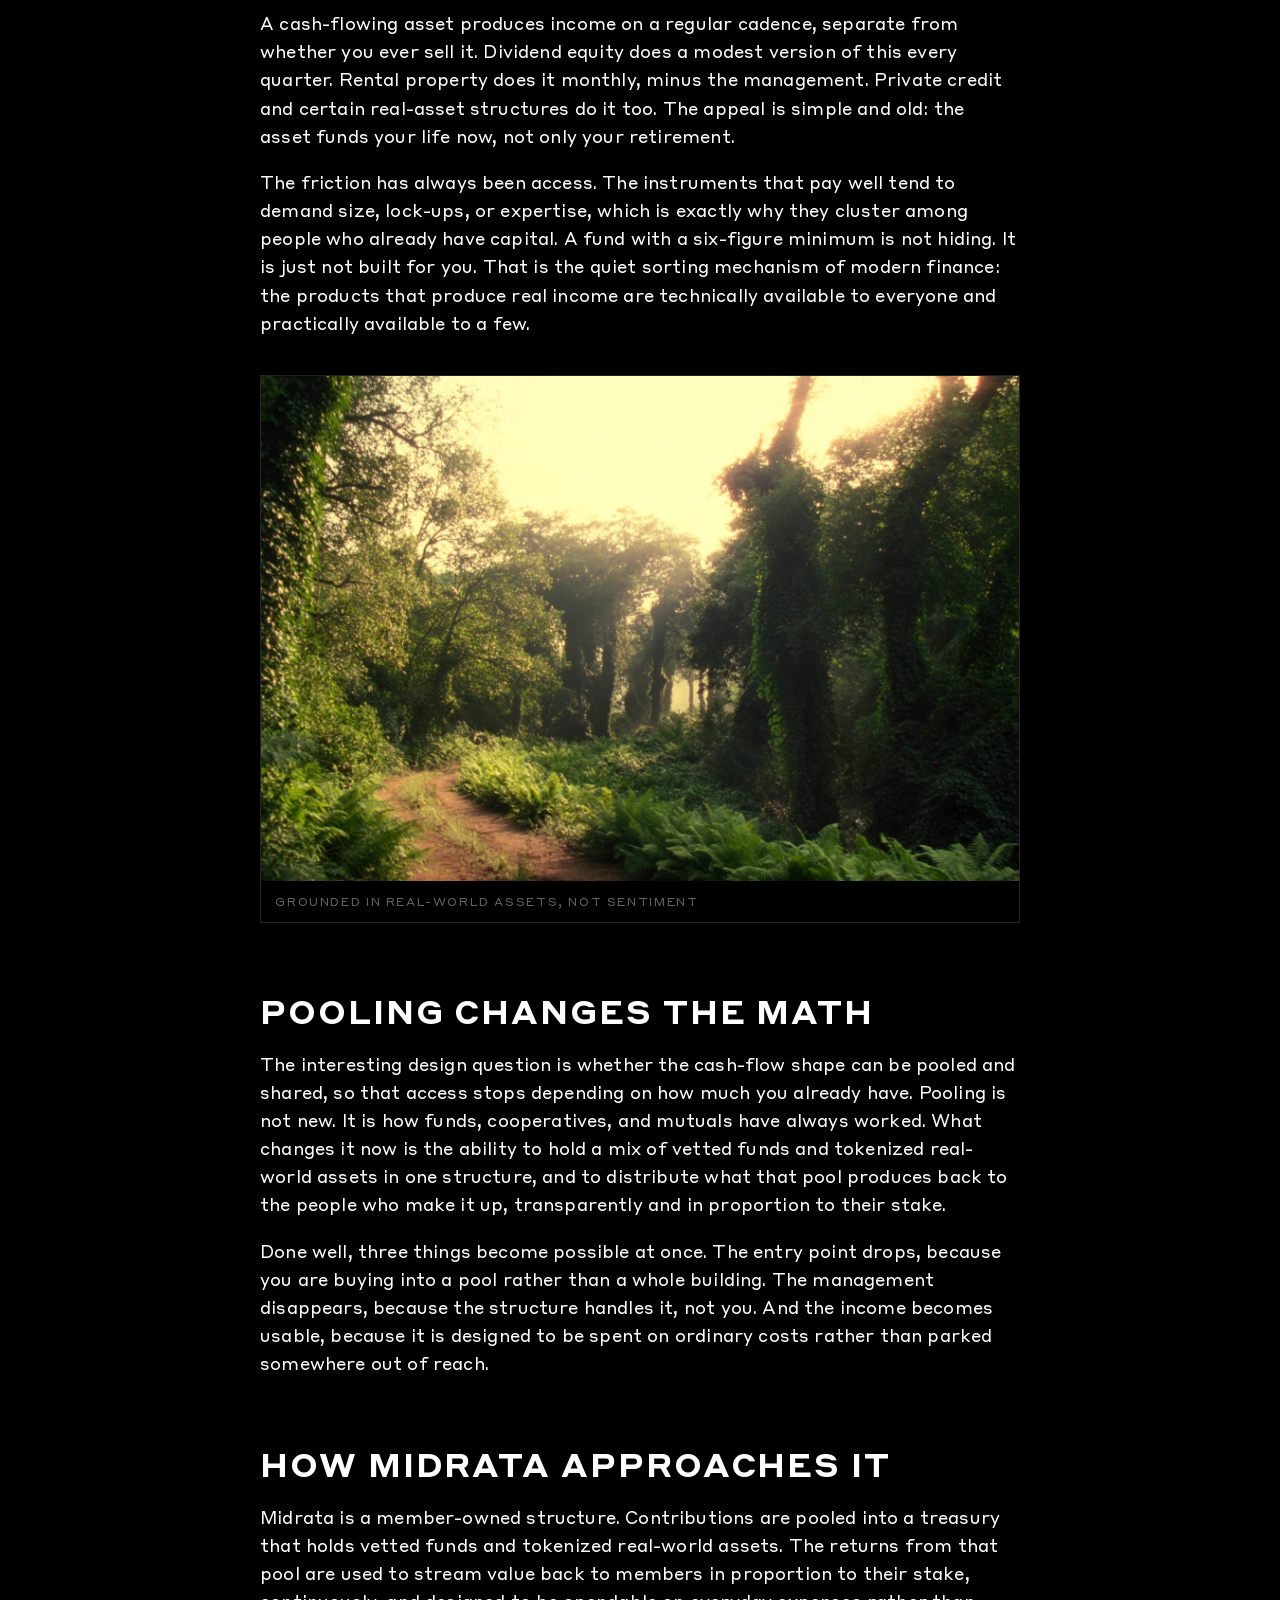
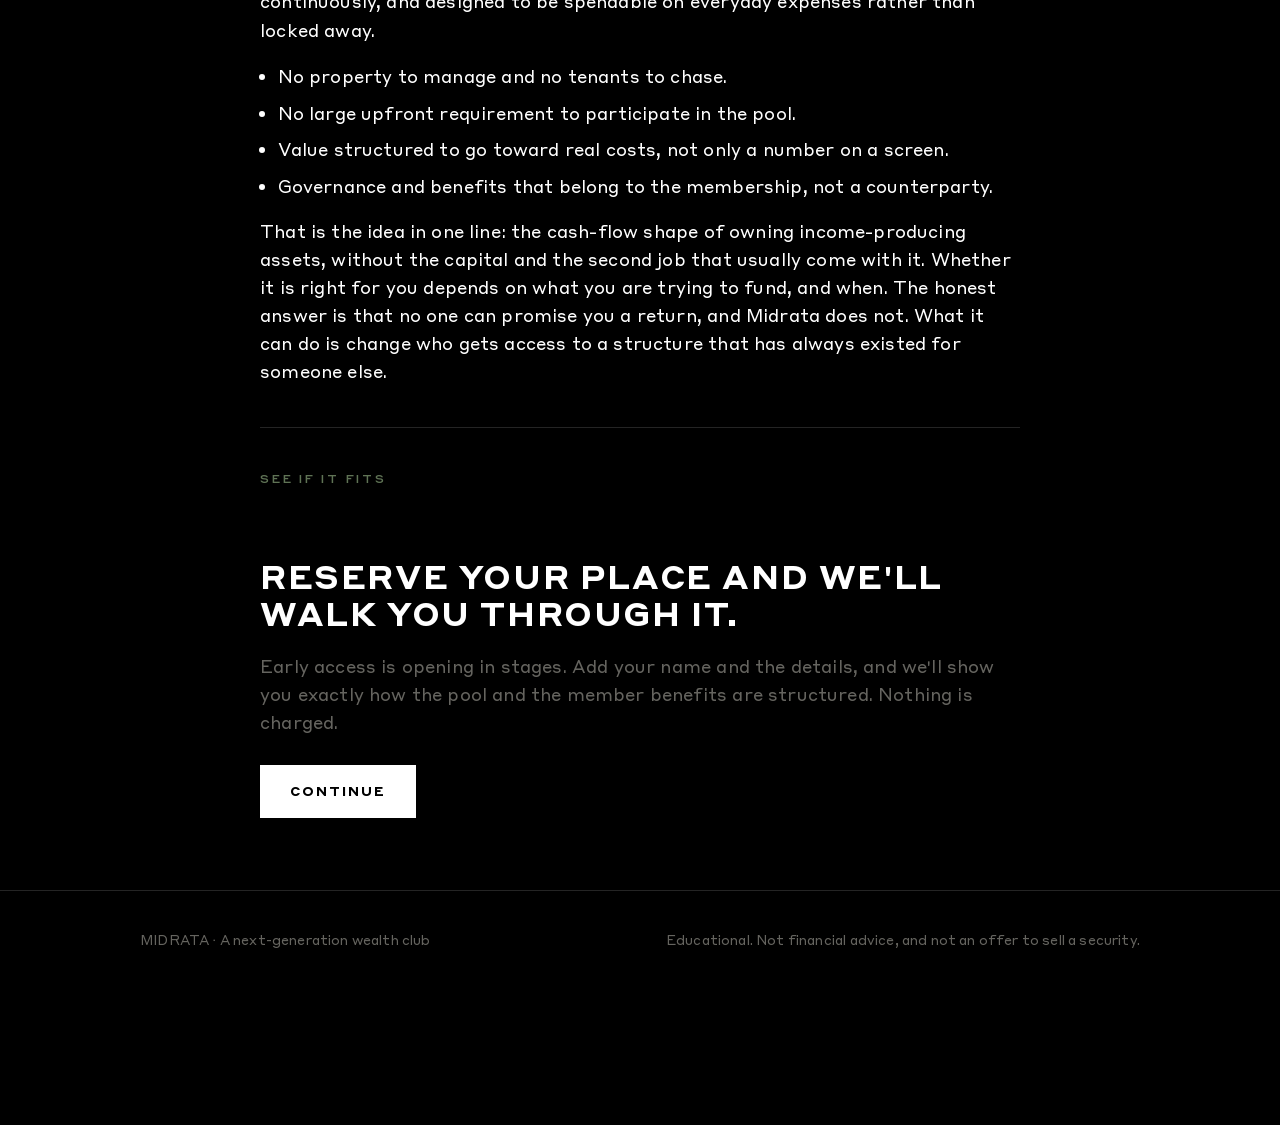
==== commit 4d881152: "Sync from midrata-private/public/microsite/ @ f984b10" ====
--- a/article-cashflow.html
+++ b/article-cashflow.html
@@ -14,9 +14,10 @@
 <header class="topbar"><div class="wrap">
   <a class="wordmark" href="index.html"><img class="logo-img" src="assets/logo.svg" alt="Midrata"></a>
   <nav class="nav">
-    <a class="nav-link" href="article-cashflow.html">Cash flow</a>
-    <a class="nav-link" href="article-freedom.html">The system</a>
-    <a class="nav-link reserve" href="lp.html">Reserve</a>
+    <a class="nav-link" href="lp.html#why">Why join</a>
+    <a class="nav-link" href="lp.html#how">How it works</a>
+    <a class="nav-link" href="lp.html#offering">The offering</a>
+    <a class="nav-register" href="#register" data-register>Register</a>
   </nav>
 </div></header>
 
@@ -67,6 +68,19 @@
   </div>
 </article>
 
+<div class="dock" id="register">
+  <div class="wrap dock__in" data-reserve-body>
+    <div class="dock__msg"><b>Reserve your place</b><span class="fine">Early access &middot; not available in your area yet &middot; no payment &middot; not an offer to sell a security</span></div>
+    <form class="reserve dock__form">
+      <input class="dock-opt" required placeholder="Full name" aria-label="Full name">
+      <input type="email" required placeholder="Email" aria-label="Email">
+      <select class="dock-opt" aria-label="Likelihood to join"><option>Likelihood to join</option><option>Very likely</option><option>Somewhat likely</option><option>Just exploring</option></select>
+      <select class="dock-opt" aria-label="Annual amount"><option>Annual amount</option><option>Under $5,000</option><option>$5,000&ndash;$10,000</option><option>$10,000&ndash;$25,000</option><option>$25,000&ndash;$50,000</option><option>$50,000 or more</option></select>
+      <button class="dock-btn" type="submit">Join early access</button>
+    </form>
+  </div>
+</div>
+
 <footer class="foot"><div class="wrap">
   <span>MIDRATA &middot; A next-generation wealth club</span>
   <span class="muted">Educational. Not financial advice, and not an offer to sell a security.</span>
--- a/brand.css
+++ b/brand.css
@@ -72,7 +72,7 @@
 /* real-photograph hero (generated forest imagery); scrim keeps white type legible */
 .hero--photo{background-color:#000;background-size:cover;background-position:center;background-repeat:no-repeat}
 .hero--photo::before{content:"";position:absolute;inset:0;z-index:1;background:linear-gradient(180deg,rgba(0,0,0,.68) 0%,rgba(0,0,0,.22) 38%,rgba(0,0,0,.5) 68%,rgba(0,0,0,.96) 100%)}
-.figure{margin:2.4rem 0;border:1px solid var(--hair)}
+.figure{margin:2.4rem auto;border:1px solid var(--hair)}
 .figure img{width:100%;display:block}
 .figure figcaption{font-size:.72rem;letter-spacing:.14em;text-transform:uppercase;color:var(--stone);padding:.7rem .9rem;font-family:var(--display)}
 
@@ -147,3 +147,26 @@
 .reveal{display:none}
 .reveal.on{display:block;animation:fade .3s ease}
 @keyframes fade{from{opacity:0;transform:translateY(6px)}to{opacity:1;transform:none}}
+
+/* ---- anchored nav + Register button + sticky bottom reservation dock ---- */
+html{scroll-behavior:smooth}
+[id]{scroll-margin-top:78px}
+.nav-register{font-family:var(--display);text-transform:uppercase;font-size:.72rem;letter-spacing:.16em;text-decoration:none;color:var(--ink);background:var(--fern);border:1px solid var(--fern);padding:.5rem 1.05rem;cursor:pointer;transition:background .18s,color .18s}
+.nav-register:hover{background:transparent;color:var(--fern)}
+
+.dock{position:fixed;left:0;right:0;bottom:0;z-index:50;background:var(--paper);color:var(--ink);border-top:2px solid var(--canopy);box-shadow:0 -6px 24px rgba(0,0,0,.28)}
+.dock__in{display:flex;align-items:center;gap:1.2rem 1.5rem;padding-top:.75rem;padding-bottom:.75rem;flex-wrap:wrap}
+.dock__msg{flex:1;min-width:220px}
+.dock__msg b{display:block;font-family:var(--display);text-transform:uppercase;letter-spacing:.07em;font-size:.82rem}
+.dock__msg .fine{display:block;color:#7a7a70;font-size:.72rem;margin-top:.12rem}
+.dock__form{display:flex;gap:.5rem;align-items:center;flex-wrap:wrap;margin:0;max-width:100%}
+.dock__form input,.dock__form select{padding:.62rem .7rem;border:1px solid #cfcfc8;border-radius:0;font-family:var(--body);font-size:.9rem;background:#fff;color:#000}
+.dock__form input{width:160px}
+.dock__form select{width:160px}
+.dock-btn{background:var(--ink);color:var(--paper);border:1px solid var(--ink);text-transform:uppercase;letter-spacing:.14em;font-size:.72rem;font-weight:600;padding:.66rem 1.15rem;cursor:pointer;font-family:var(--display);white-space:nowrap;transition:background .18s,border-color .18s}
+.dock-btn:hover{background:var(--canopy);border-color:var(--canopy)}
+@media(max-width:860px){
+  .dock__form .dock-opt{display:none}   /* keep only Email + Join on small screens */
+  .dock__msg .fine{display:none}
+  .dock__form input{flex:1;width:auto;min-width:0}
+}
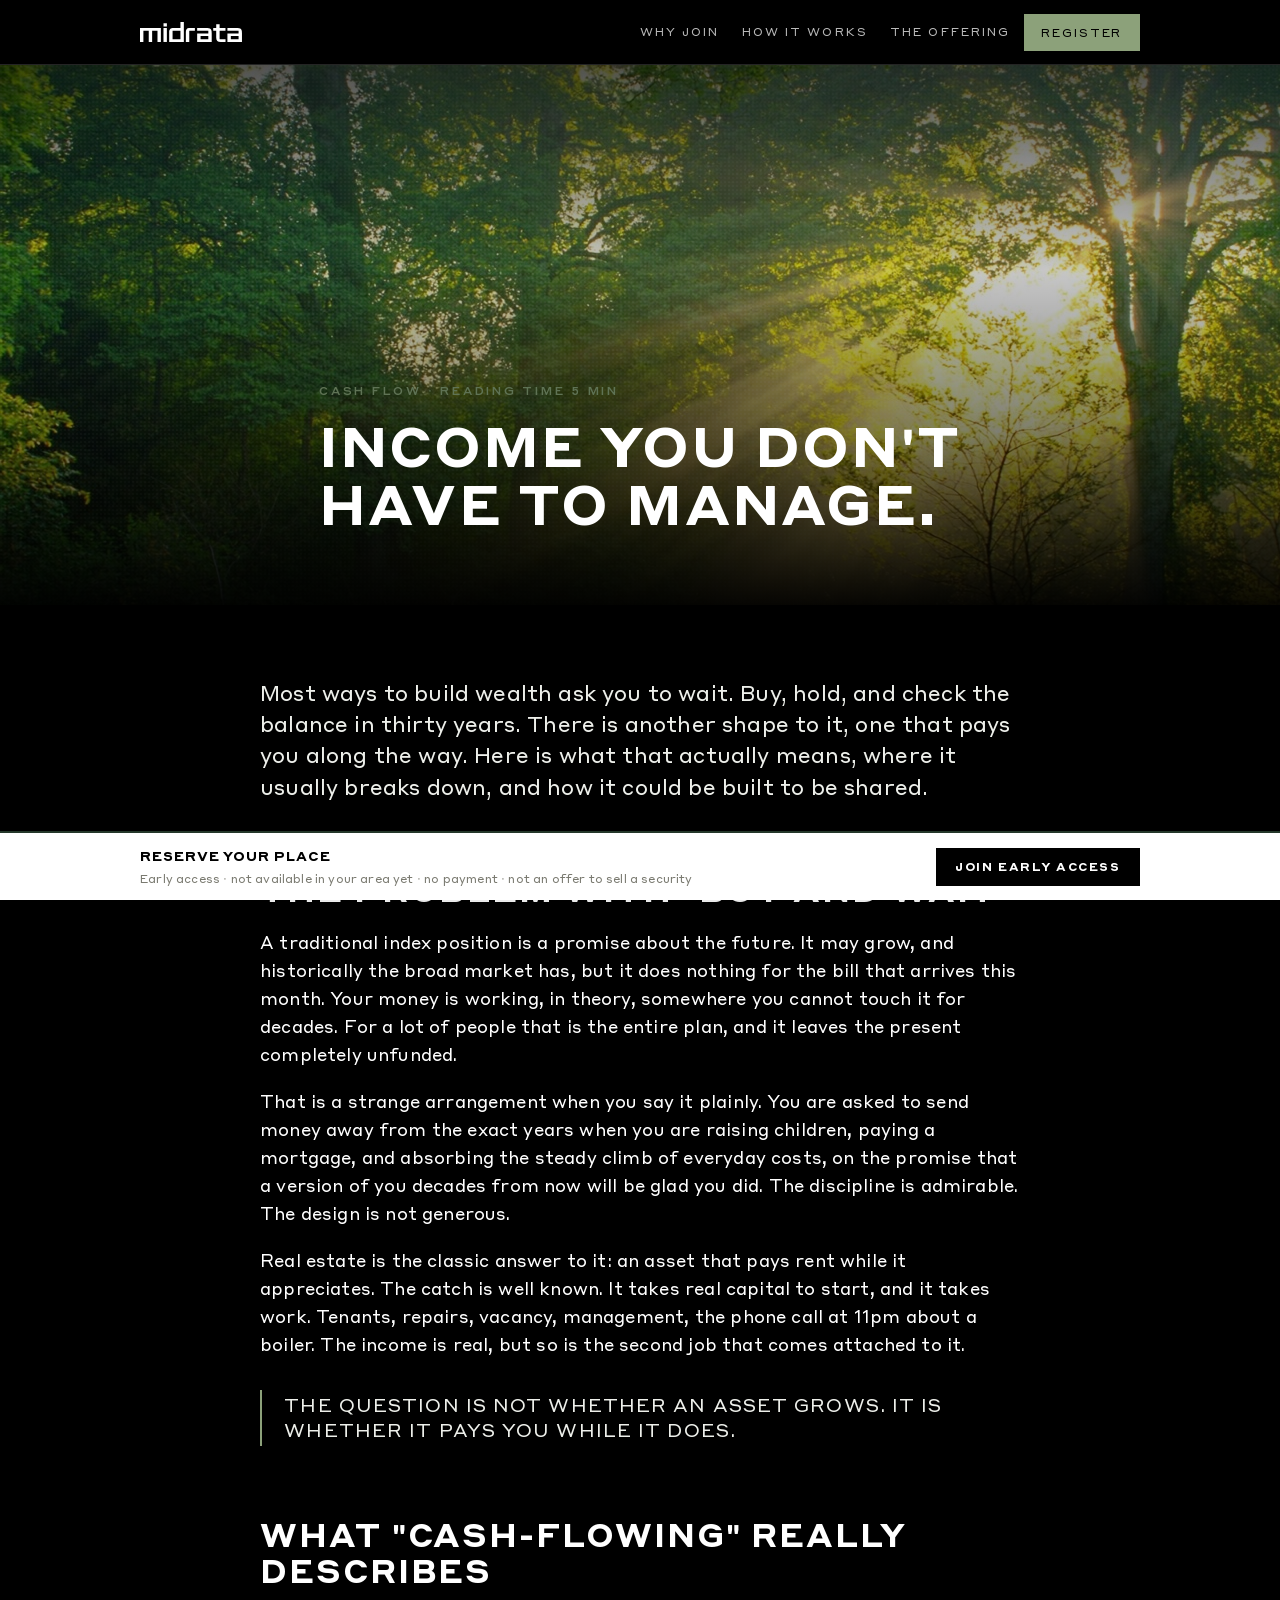
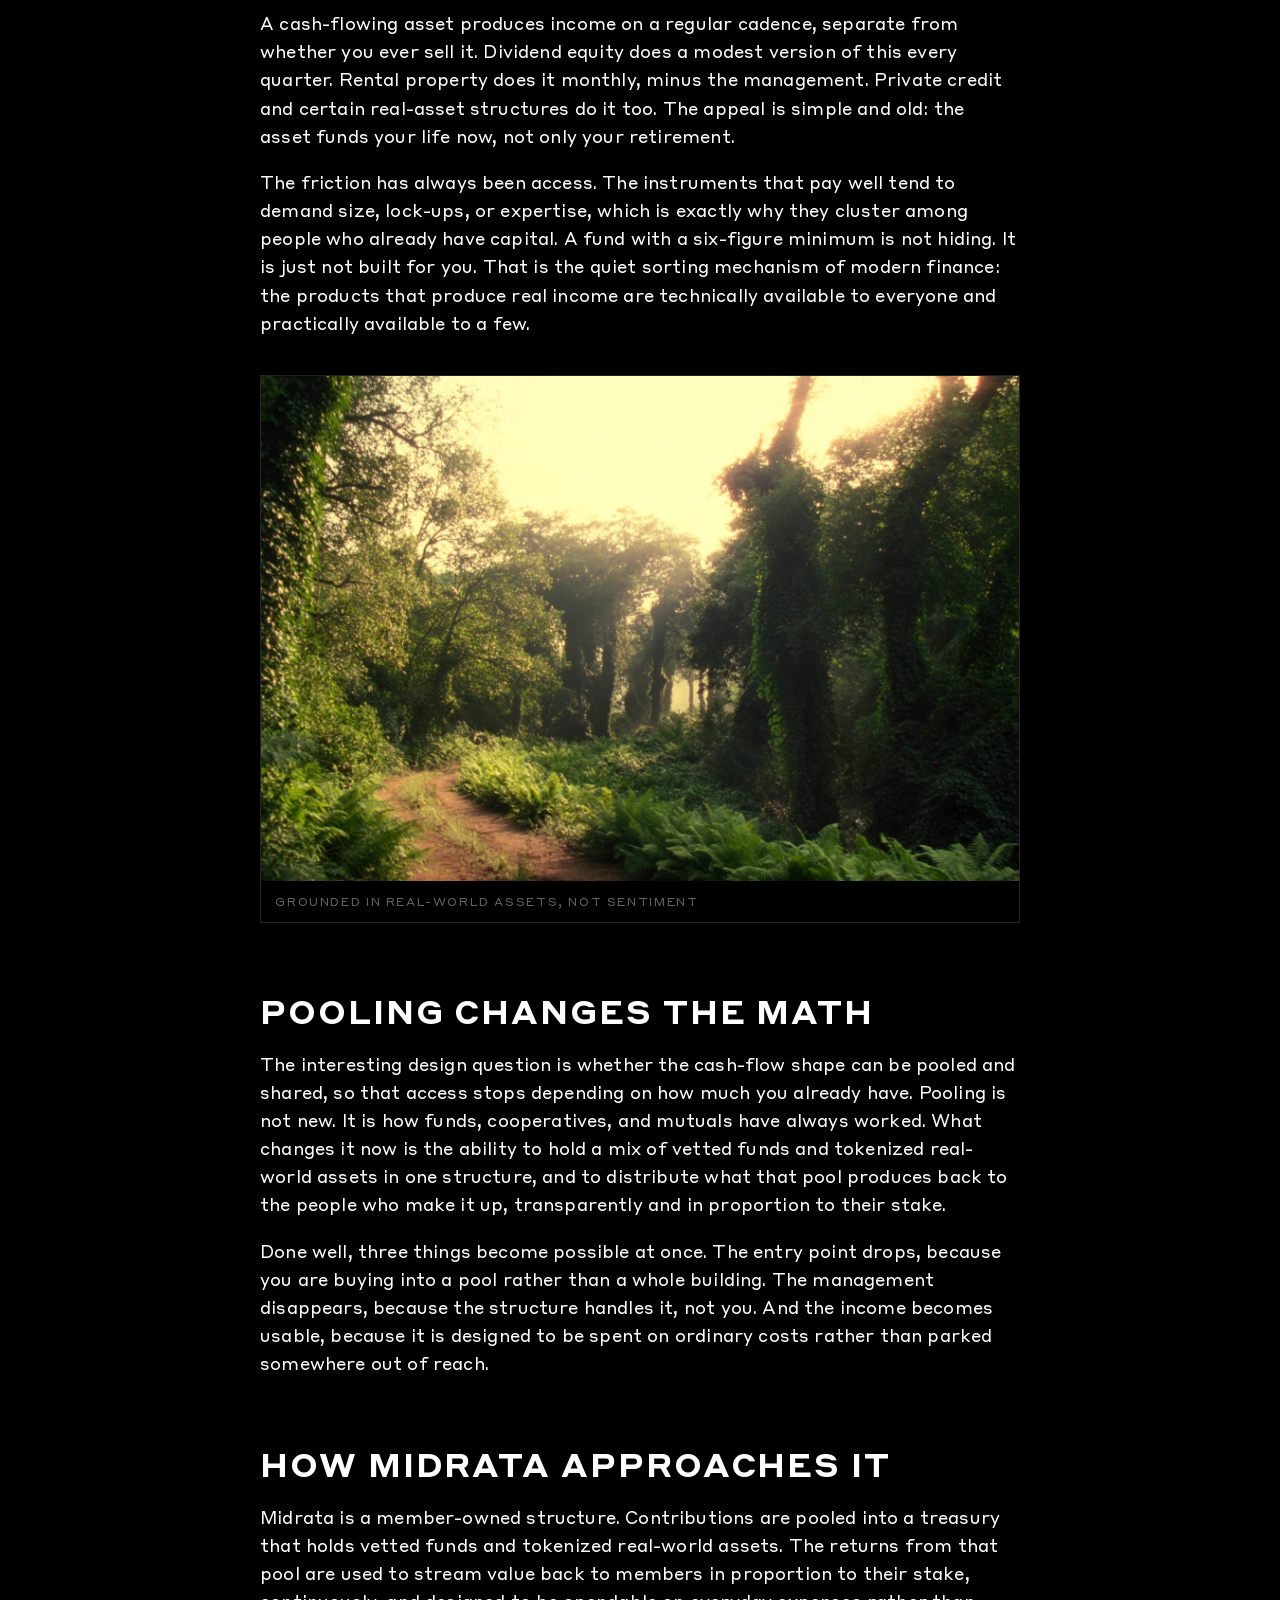
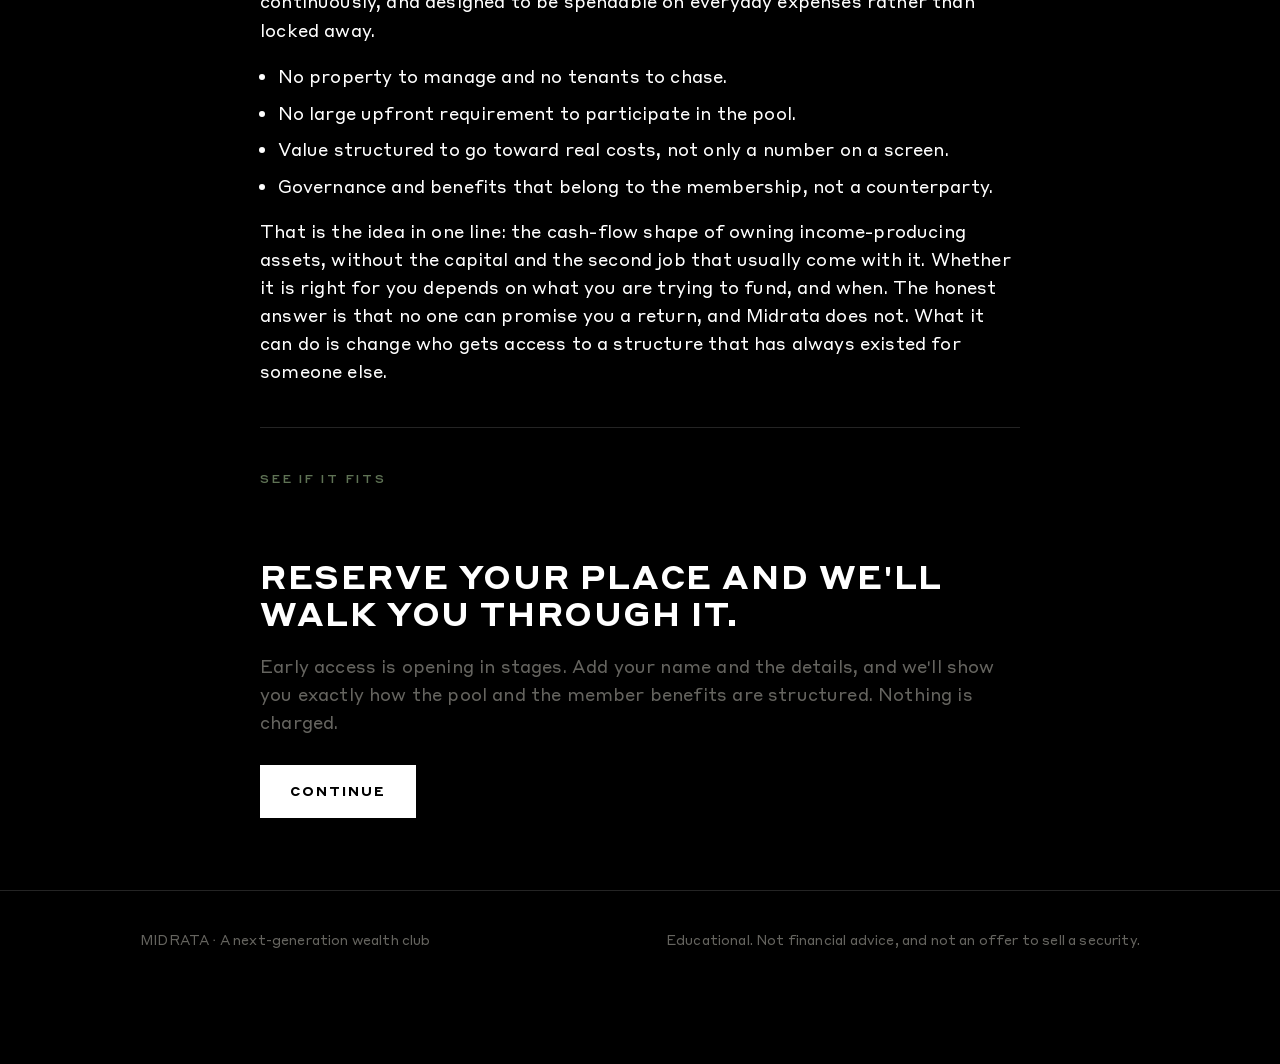
==== commit bdad8d56: "Sync from midrata-private/public/microsite/ @ 0cf37ae" ====
--- a/article-cashflow.html
+++ b/article-cashflow.html
@@ -14,9 +14,9 @@
 <header class="topbar"><div class="wrap">
   <a class="wordmark" href="index.html"><img class="logo-img" src="assets/logo.svg" alt="Midrata"></a>
   <nav class="nav">
-    <a class="nav-link" href="lp.html#why">Why join</a>
-    <a class="nav-link" href="lp.html#how">How it works</a>
-    <a class="nav-link" href="lp.html#offering">The offering</a>
+    <a class="nav-link" href="index.html#why">Why join</a>
+    <a class="nav-link" href="index.html#how">How it works</a>
+    <a class="nav-link" href="index.html#offering">The offering</a>
     <a class="nav-register" href="#register" data-register>Register</a>
   </nav>
 </div></header>
@@ -64,20 +64,14 @@
   <h2 style="letter-spacing:.05em">Reserve your place and we'll walk you through it.</h2>
   <p class="muted">Early access is opening in stages. Add your name and the details, and we'll show you exactly how the pool and the member benefits are structured. Nothing is charged.</p>
   <div class="cta-row">
-    <a class="ghost ghost--fill" href="lp.html">Continue</a>
+    <a class="ghost ghost--fill" href="index.html">Continue</a>
   </div>
 </article>
 
 <div class="dock" id="register">
-  <div class="wrap dock__in" data-reserve-body>
+  <div class="wrap dock__in">
     <div class="dock__msg"><b>Reserve your place</b><span class="fine">Early access &middot; not available in your area yet &middot; no payment &middot; not an offer to sell a security</span></div>
-    <form class="reserve dock__form">
-      <input class="dock-opt" required placeholder="Full name" aria-label="Full name">
-      <input type="email" required placeholder="Email" aria-label="Email">
-      <select class="dock-opt" aria-label="Likelihood to join"><option>Likelihood to join</option><option>Very likely</option><option>Somewhat likely</option><option>Just exploring</option></select>
-      <select class="dock-opt" aria-label="Annual amount"><option>Annual amount</option><option>Under $5,000</option><option>$5,000&ndash;$10,000</option><option>$10,000&ndash;$25,000</option><option>$25,000&ndash;$50,000</option><option>$50,000 or more</option></select>
-      <button class="dock-btn" type="submit">Join early access</button>
-    </form>
+    <button class="dock-btn" type="button" data-register>Join early access</button>
   </div>
 </div>
 
--- a/brand.css
+++ b/brand.css
@@ -170,3 +170,14 @@
   .dock__msg .fine{display:none}
   .dock__form input{flex:1;width:auto;min-width:0}
 }
+
+/* ---- full-screen reservation overlay (opened by the CTA bar / Register) ---- */
+.overlay{position:fixed;inset:0;z-index:60;display:none;align-items:flex-start;justify-content:center;padding:6vh 1rem;background:rgba(0,0,0,.7);backdrop-filter:blur(3px);-webkit-backdrop-filter:blur(3px);overflow:auto}
+.overlay.on{display:flex}
+.overlay__panel{position:relative;background:var(--paper);color:var(--ink);width:100%;max-width:440px;padding:2.1rem clamp(1.2rem,4vw,2rem) 1.6rem;box-shadow:0 30px 90px rgba(0,0,0,.55)}
+.overlay__panel .eyebrow{color:var(--canopy)}
+.overlay__title{font-family:var(--display);text-transform:uppercase;letter-spacing:.06em;font-size:1.3rem;line-height:1.1;margin:0 0 1rem;color:var(--ink)}
+.overlay__panel .reserve{max-width:none}
+.overlay__close{position:absolute;top:.5rem;right:.6rem;background:none;border:0;color:#a3a39a;font-size:.95rem;line-height:1;cursor:pointer;padding:.45rem;opacity:.7;transition:opacity .15s,color .15s}
+.overlay__close:hover{opacity:1;color:var(--ink)}
+body.modal-open{overflow:hidden}
